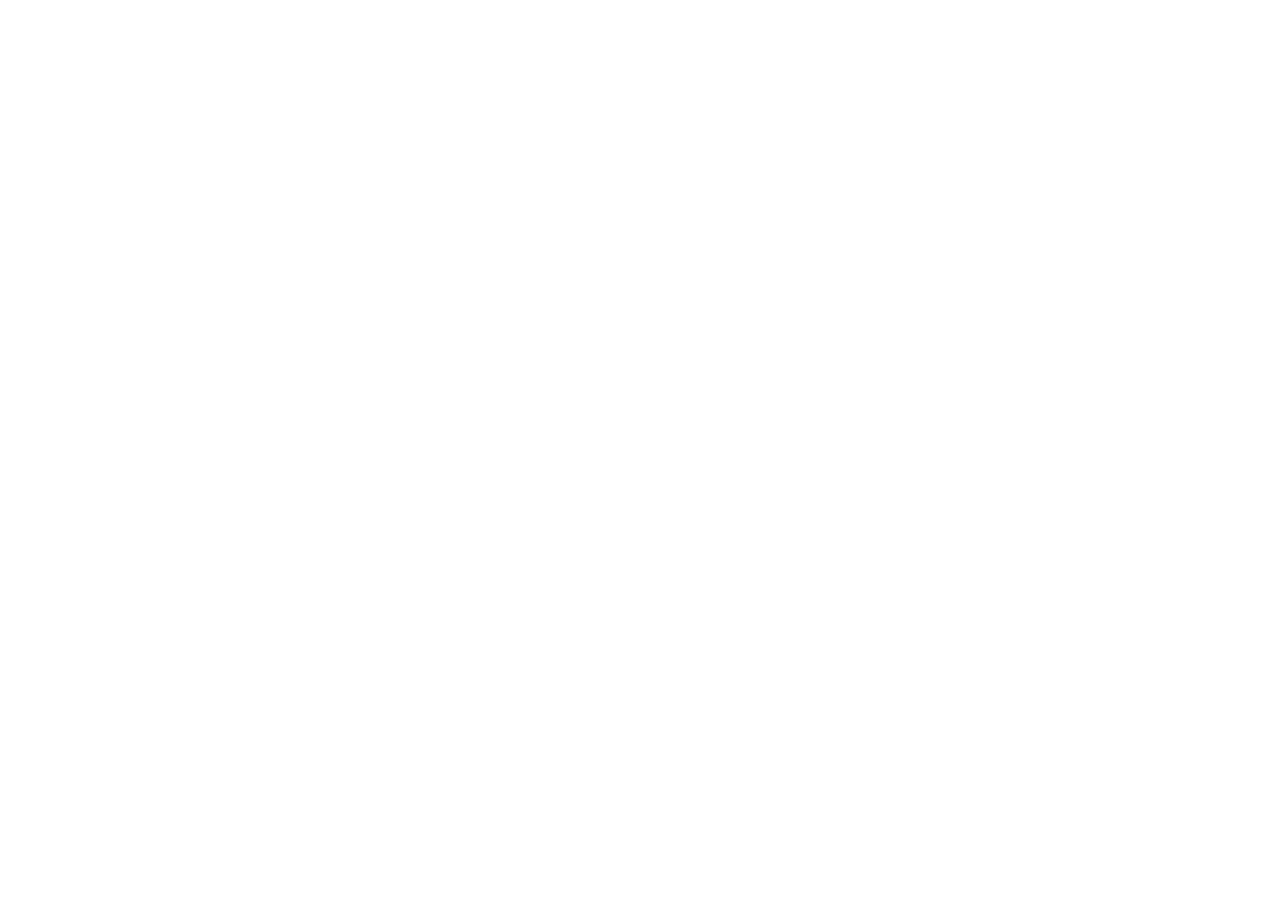
==== index.html @ b6658ab3 "新建了仓库" ====
<!DOCTYPE html>
<html lang="en">

<head>
    <meta charset="UTF-8">
    <meta http-equiv="X-UA-Compatible" content="IE=edge">
    <meta name="viewport" content="width=device-width, initial-scale=1.0">
    <title>Document</title>
</head>

<body>

</body>

</html>
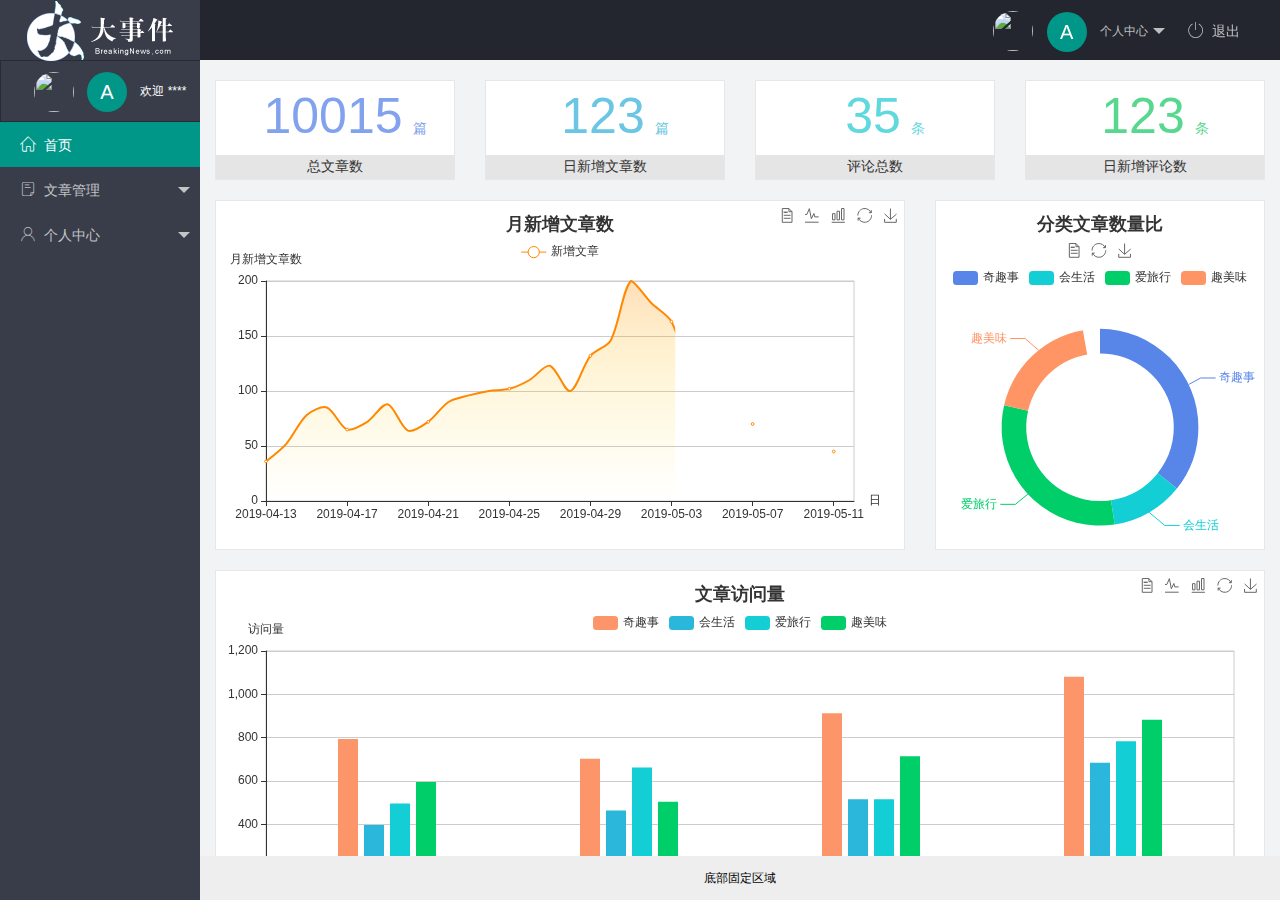
==== commit 913be7f6: "完成了主页供能开发" ====
--- a/index.html
+++ b/index.html
@@ -5,11 +5,90 @@
     <meta charset="UTF-8">
     <meta http-equiv="X-UA-Compatible" content="IE=edge">
     <meta name="viewport" content="width=device-width, initial-scale=1.0">
-    <title>Document</title>
+    <title>后台页面</title>
+    <link rel="stylesheet" href="./assets/lib/layui/css/layui.css">
+    <link rel="stylesheet" href="./assets/fonts/iconfont.css">
+    <link rel="stylesheet" href="./assets/css/index.css">
 </head>
 
 <body>
+    <div class="layui-layout layui-layout-admin">
+        <div class="layui-header">
+            <div class="layui-logo layui-hide-xs layui-bg-black">
+                <img src="./assets/images/logo.png" alt="">
+            </div>
+            <!-- 头部区域（可配合layui 已有的水平导航） -->
 
+            <ul class="layui-nav layui-layout-right">
+                <li class="layui-nav-item layui-hide layui-show-md-inline-block">
+                    <a href="javascript:;" class="userinfo">
+                        <img src="//tva1.sinaimg.cn/crop.0.0.118.118.180/5db11ff4gw1e77d3nqrv8j203b03cweg.jpg"
+                            class="layui-nav-img">
+                        <span class="text-avatar">A</span>
+                        个人中心
+                    </a>
+                    <dl class="layui-nav-child">
+                        <dd><a href="">基本资料</a></dd>
+                        <dd><a href="">更换头像</a></dd>
+                        <dd><a href="">重置密码</a></dd>
+                    </dl>
+                </li>
+                <li class="layui-nav-item" lay-header-event="menuRight" lay-unselect>
+                    <a href="javascript:;" id="btnLogout">
+                        <span class="iconfont icon-tuichu"></span>退出
+                    </a>
+                </li>
+            </ul>
+        </div>
+
+        <div class="layui-side layui-bg-black">
+            <div class="layui-side-scroll">
+                <div class="userinfo">
+                    <img src="//tva1.sinaimg.cn/crop.0.0.118.118.180/5db11ff4gw1e77d3nqrv8j203b03cweg.jpg"
+                        class="layui-nav-img">
+                    <span class="text-avatar">A</span>
+                    <span id="welcome">欢迎 ****</span>
+                </div>
+                <!-- 左侧导航区域（可配合layui已有的垂直导航） -->
+                <ul class="layui-nav layui-nav-tree" lay-shrink="all">
+                    <li class="layui-nav-item layui-this"><a href="./home/dashboard.html" target="fm"><span class="iconfont icon-home
+                        "></span>首页</a></li>
+                    <li class="layui-nav-item ">
+                        <a class="" href="javascript:;"> <span class="iconfont icon-16"></span>文章管理</a>
+                        <dl class="layui-nav-child">
+                            <dd><a href="javascript:;"><i class="layui-icon layui-icon-template-1"></i>文章类别</a></dd>
+                            <dd><a href="javascript:;"><i class="layui-icon layui-icon-template-1"></i>文章列表</a></dd>
+                            <dd><a href="javascript:;"><i class="layui-icon layui-icon-template-1"></i>发布文章</a></dd>
+                        </dl>
+                    </li>
+                    <li class="layui-nav-item">
+                        <a href="javascript:;"><span class="iconfont icon-user
+                            "></span>个人中心</a>
+                        <dl class="layui-nav-child">
+                            <dd><a href="javascript:;"><i class="layui-icon layui-icon-template-1"></i>基本资料</a></dd>
+                            <dd><a href="javascript:;"><i class="layui-icon layui-icon-template-1"></i>更换头像</a></dd>
+                            <dd><a href="javascript:;"><i class="layui-icon layui-icon-template-1"></i>重置密码</a></dd>
+                        </dl>
+                    </li>
+
+                </ul>
+            </div>
+        </div>
+
+        <div class="layui-body">
+            <!-- 内容主体区域 -->
+            <iframe name="fm" src="./home/dashboard.html" frameborder="0"></iframe>
+        </div>
+
+        <div class="layui-footer">
+            <!-- 底部固定区域 -->
+            底部固定区域
+        </div>
+    </div>
+    <script src="./assets/lib/layui/layui.all.js"></script>
+    <script src="./assets/lib/jquery.js"></script>
+    <script src="./assets/js/baseAPI.js"></script>
+    <script src="./assets/js/index.js"></script>
 </body>
 
 </html>--- a/assets/lib/layui/css/layui.css
+++ b/assets/lib/layui/css/layui.css
@@ -0,0 +1,2 @@
+/** layui-v2.5.5 MIT License By https://www.layui.com */
+ .layui-inline,img{display:inline-block;vertical-align:middle}h1,h2,h3,h4,h5,h6{font-weight:400}.layui-edge,.layui-header,.layui-inline,.layui-main{position:relative}.layui-body,.layui-edge,.layui-elip{overflow:hidden}.layui-btn,.layui-edge,.layui-inline,img{vertical-align:middle}.layui-btn,.layui-disabled,.layui-icon,.layui-unselect{-moz-user-select:none;-webkit-user-select:none;-ms-user-select:none}.layui-elip,.layui-form-checkbox span,.layui-form-pane .layui-form-label{text-overflow:ellipsis;white-space:nowrap}.layui-breadcrumb,.layui-tree-btnGroup{visibility:hidden}blockquote,body,button,dd,div,dl,dt,form,h1,h2,h3,h4,h5,h6,input,li,ol,p,pre,td,textarea,th,ul{margin:0;padding:0;-webkit-tap-highlight-color:rgba(0,0,0,0)}a:active,a:hover{outline:0}img{border:none}li{list-style:none}table{border-collapse:collapse;border-spacing:0}h4,h5,h6{font-size:100%}button,input,optgroup,option,select,textarea{font-family:inherit;font-size:inherit;font-style:inherit;font-weight:inherit;outline:0}pre{white-space:pre-wrap;white-space:-moz-pre-wrap;white-space:-pre-wrap;white-space:-o-pre-wrap;word-wrap:break-word}body{line-height:24px;font:14px Helvetica Neue,Helvetica,PingFang SC,Tahoma,Arial,sans-serif}hr{height:1px;margin:10px 0;border:0;clear:both}a{color:#333;text-decoration:none}a:hover{color:#777}a cite{font-style:normal;*cursor:pointer}.layui-border-box,.layui-border-box *{box-sizing:border-box}.layui-box,.layui-box *{box-sizing:content-box}.layui-clear{clear:both;*zoom:1}.layui-clear:after{content:'\20';clear:both;*zoom:1;display:block;height:0}.layui-inline{*display:inline;*zoom:1}.layui-edge{display:inline-block;width:0;height:0;border-width:6px;border-style:dashed;border-color:transparent}.layui-edge-top{top:-4px;border-bottom-color:#999;border-bottom-style:solid}.layui-edge-right{border-left-color:#999;border-left-style:solid}.layui-edge-bottom{top:2px;border-top-color:#999;border-top-style:solid}.layui-edge-left{border-right-color:#999;border-right-style:solid}.layui-disabled,.layui-disabled:hover{color:#d2d2d2!important;cursor:not-allowed!important}.layui-circle{border-radius:100%}.layui-show{display:block!important}.layui-hide{display:none!important}@font-face{font-family:layui-icon;src:url(../font/iconfont.eot?v=250);src:url(../font/iconfont.eot?v=250#iefix) format('embedded-opentype'),url(../font/iconfont.woff2?v=250) format('woff2'),url(../font/iconfont.woff?v=250) format('woff'),url(../font/iconfont.ttf?v=250) format('truetype'),url(../font/iconfont.svg?v=250#layui-icon) format('svg')}.layui-icon{font-family:layui-icon!important;font-size:16px;font-style:normal;-webkit-font-smoothing:antialiased;-moz-osx-font-smoothing:grayscale}.layui-icon-reply-fill:before{content:"\e611"}.layui-icon-set-fill:before{content:"\e614"}.layui-icon-menu-fill:before{content:"\e60f"}.layui-icon-search:before{content:"\e615"}.layui-icon-share:before{content:"\e641"}.layui-icon-set-sm:before{content:"\e620"}.layui-icon-engine:before{content:"\e628"}.layui-icon-close:before{content:"\1006"}.layui-icon-close-fill:before{content:"\1007"}.layui-icon-chart-screen:before{content:"\e629"}.layui-icon-star:before{content:"\e600"}.layui-icon-circle-dot:before{content:"\e617"}.layui-icon-chat:before{content:"\e606"}.layui-icon-release:before{content:"\e609"}.layui-icon-list:before{content:"\e60a"}.layui-icon-chart:before{content:"\e62c"}.layui-icon-ok-circle:before{content:"\1005"}.layui-icon-layim-theme:before{content:"\e61b"}.layui-icon-table:before{content:"\e62d"}.layui-icon-right:before{content:"\e602"}.layui-icon-left:before{content:"\e603"}.layui-icon-cart-simple:before{content:"\e698"}.layui-icon-face-cry:before{content:"\e69c"}.layui-icon-face-smile:before{content:"\e6af"}.layui-icon-survey:before{content:"\e6b2"}.layui-icon-tree:before{content:"\e62e"}.layui-icon-upload-circle:before{content:"\e62f"}.layui-icon-add-circle:before{content:"\e61f"}.layui-icon-download-circle:before{content:"\e601"}.layui-icon-templeate-1:before{content:"\e630"}.layui-icon-util:before{content:"\e631"}.layui-icon-face-surprised:before{content:"\e664"}.layui-icon-edit:before{content:"\e642"}.layui-icon-speaker:before{content:"\e645"}.layui-icon-down:before{content:"\e61a"}.layui-icon-file:before{content:"\e621"}.layui-icon-layouts:before{content:"\e632"}.layui-icon-rate-half:before{content:"\e6c9"}.layui-icon-add-circle-fine:before{content:"\e608"}.layui-icon-prev-circle:before{content:"\e633"}.layui-icon-read:before{content:"\e705"}.layui-icon-404:before{content:"\e61c"}.layui-icon-carousel:before{content:"\e634"}.layui-icon-help:before{content:"\e607"}.layui-icon-code-circle:before{content:"\e635"}.layui-icon-water:before{content:"\e636"}.layui-icon-username:before{content:"\e66f"}.layui-icon-find-fill:before{content:"\e670"}.layui-icon-about:before{content:"\e60b"}.layui-icon-location:before{content:"\e715"}.layui-icon-up:before{content:"\e619"}.layui-icon-pause:before{content:"\e651"}.layui-icon-date:before{content:"\e637"}.layui-icon-layim-uploadfile:before{content:"\e61d"}.layui-icon-delete:before{content:"\e640"}.layui-icon-play:before{content:"\e652"}.layui-icon-top:before{content:"\e604"}.layui-icon-friends:before{content:"\e612"}.layui-icon-refresh-3:before{content:"\e9aa"}.layui-icon-ok:before{content:"\e605"}.layui-icon-layer:before{content:"\e638"}.layui-icon-face-smile-fine:before{content:"\e60c"}.layui-icon-dollar:before{content:"\e659"}.layui-icon-group:before{content:"\e613"}.layui-icon-layim-download:before{content:"\e61e"}.layui-icon-picture-fine:before{content:"\e60d"}.layui-icon-link:before{content:"\e64c"}.layui-icon-diamond:before{content:"\e735"}.layui-icon-log:before{content:"\e60e"}.layui-icon-rate-solid:before{content:"\e67a"}.layui-icon-fonts-del:before{content:"\e64f"}.layui-icon-unlink:before{content:"\e64d"}.layui-icon-fonts-clear:before{content:"\e639"}.layui-icon-triangle-r:before{content:"\e623"}.layui-icon-circle:before{content:"\e63f"}.layui-icon-radio:before{content:"\e643"}.layui-icon-align-center:before{content:"\e647"}.layui-icon-align-right:before{content:"\e648"}.layui-icon-align-left:before{content:"\e649"}.layui-icon-loading-1:before{content:"\e63e"}.layui-icon-return:before{content:"\e65c"}.layui-icon-fonts-strong:before{content:"\e62b"}.layui-icon-upload:before{content:"\e67c"}.layui-icon-dialogue:before{content:"\e63a"}.layui-icon-video:before{content:"\e6ed"}.layui-icon-headset:before{content:"\e6fc"}.layui-icon-cellphone-fine:before{content:"\e63b"}.layui-icon-add-1:before{content:"\e654"}.layui-icon-face-smile-b:before{content:"\e650"}.layui-icon-fonts-html:before{content:"\e64b"}.layui-icon-form:before{content:"\e63c"}.layui-icon-cart:before{content:"\e657"}.layui-icon-camera-fill:before{content:"\e65d"}.layui-icon-tabs:before{content:"\e62a"}.layui-icon-fonts-code:before{content:"\e64e"}.layui-icon-fire:before{content:"\e756"}.layui-icon-set:before{content:"\e716"}.layui-icon-fonts-u:before{content:"\e646"}.layui-icon-triangle-d:before{content:"\e625"}.layui-icon-tips:before{content:"\e702"}.layui-icon-picture:before{content:"\e64a"}.layui-icon-more-vertical:before{content:"\e671"}.layui-icon-flag:before{content:"\e66c"}.layui-icon-loading:before{content:"\e63d"}.layui-icon-fonts-i:before{content:"\e644"}.layui-icon-refresh-1:before{content:"\e666"}.layui-icon-rmb:before{content:"\e65e"}.layui-icon-home:before{content:"\e68e"}.layui-icon-user:before{content:"\e770"}.layui-icon-notice:before{content:"\e667"}.layui-icon-login-weibo:before{content:"\e675"}.layui-icon-voice:before{content:"\e688"}.layui-icon-upload-drag:before{content:"\e681"}.layui-icon-login-qq:before{content:"\e676"}.layui-icon-snowflake:before{content:"\e6b1"}.layui-icon-file-b:before{content:"\e655"}.layui-icon-template:before{content:"\e663"}.layui-icon-auz:before{content:"\e672"}.layui-icon-console:before{content:"\e665"}.layui-icon-app:before{content:"\e653"}.layui-icon-prev:before{content:"\e65a"}.layui-icon-website:before{content:"\e7ae"}.layui-icon-next:before{content:"\e65b"}.layui-icon-component:before{content:"\e857"}.layui-icon-more:before{content:"\e65f"}.layui-icon-login-wechat:before{content:"\e677"}.layui-icon-shrink-right:before{content:"\e668"}.layui-icon-spread-left:before{content:"\e66b"}.layui-icon-camera:before{content:"\e660"}.layui-icon-note:before{content:"\e66e"}.layui-icon-refresh:before{content:"\e669"}.layui-icon-female:before{content:"\e661"}.layui-icon-male:before{content:"\e662"}.layui-icon-password:before{content:"\e673"}.layui-icon-senior:before{content:"\e674"}.layui-icon-theme:before{content:"\e66a"}.layui-icon-tread:before{content:"\e6c5"}.layui-icon-praise:before{content:"\e6c6"}.layui-icon-star-fill:before{content:"\e658"}.layui-icon-rate:before{content:"\e67b"}.layui-icon-template-1:before{content:"\e656"}.layui-icon-vercode:before{content:"\e679"}.layui-icon-cellphone:before{content:"\e678"}.layui-icon-screen-full:before{content:"\e622"}.layui-icon-screen-restore:before{content:"\e758"}.layui-icon-cols:before{content:"\e610"}.layui-icon-export:before{content:"\e67d"}.layui-icon-print:before{content:"\e66d"}.layui-icon-slider:before{content:"\e714"}.layui-icon-addition:before{content:"\e624"}.layui-icon-subtraction:before{content:"\e67e"}.layui-icon-service:before{content:"\e626"}.layui-icon-transfer:before{content:"\e691"}.layui-main{width:1140px;margin:0 auto}.layui-header{z-index:1000;height:60px}.layui-header a:hover{transition:all .5s;-webkit-transition:all .5s}.layui-side{position:fixed;left:0;top:0;bottom:0;z-index:999;width:200px;overflow-x:hidden}.layui-side-scroll{position:relative;width:220px;height:100%;overflow-x:hidden}.layui-body{position:absolute;left:200px;right:0;top:0;bottom:0;z-index:998;width:auto;overflow-y:auto;box-sizing:border-box}.layui-layout-body{overflow:hidden}.layui-layout-admin .layui-header{background-color:#23262E}.layui-layout-admin .layui-side{top:60px;width:200px;overflow-x:hidden}.layui-layout-admin .layui-body{position:fixed;top:60px;bottom:44px}.layui-layout-admin .layui-main{width:auto;margin:0 15px}.layui-layout-admin .layui-footer{position:fixed;left:200px;right:0;bottom:0;height:44px;line-height:44px;padding:0 15px;background-color:#eee}.layui-layout-admin .layui-logo{position:absolute;left:0;top:0;width:200px;height:100%;line-height:60px;text-align:center;color:#009688;font-size:16px}.layui-layout-admin .layui-header .layui-nav{background:0 0}.layui-layout-left{position:absolute!important;left:200px;top:0}.layui-layout-right{position:absolute!important;right:0;top:0}.layui-container{position:relative;margin:0 auto;padding:0 15px;box-sizing:border-box}.layui-fluid{position:relative;margin:0 auto;padding:0 15px}.layui-row:after,.layui-row:before{content:'';display:block;clear:both}.layui-col-lg1,.layui-col-lg10,.layui-col-lg11,.layui-col-lg12,.layui-col-lg2,.layui-col-lg3,.layui-col-lg4,.layui-col-lg5,.layui-col-lg6,.layui-col-lg7,.layui-col-lg8,.layui-col-lg9,.layui-col-md1,.layui-col-md10,.layui-col-md11,.layui-col-md12,.layui-col-md2,.layui-col-md3,.layui-col-md4,.layui-col-md5,.layui-col-md6,.layui-col-md7,.layui-col-md8,.layui-col-md9,.layui-col-sm1,.layui-col-sm10,.layui-col-sm11,.layui-col-sm12,.layui-col-sm2,.layui-col-sm3,.layui-col-sm4,.layui-col-sm5,.layui-col-sm6,.layui-col-sm7,.layui-col-sm8,.layui-col-sm9,.layui-col-xs1,.layui-col-xs10,.layui-col-xs11,.layui-col-xs12,.layui-col-xs2,.layui-col-xs3,.layui-col-xs4,.layui-col-xs5,.layui-col-xs6,.layui-col-xs7,.layui-col-xs8,.layui-col-xs9{position:relative;display:block;box-sizing:border-box}.layui-col-xs1,.layui-col-xs10,.layui-col-xs11,.layui-col-xs12,.layui-col-xs2,.layui-col-xs3,.layui-col-xs4,.layui-col-xs5,.layui-col-xs6,.layui-col-xs7,.layui-col-xs8,.layui-col-xs9{float:left}.layui-col-xs1{width:8.33333333%}.layui-col-xs2{width:16.66666667%}.layui-col-xs3{width:25%}.layui-col-xs4{width:33.33333333%}.layui-col-xs5{width:41.66666667%}.layui-col-xs6{width:50%}.layui-col-xs7{width:58.33333333%}.layui-col-xs8{width:66.66666667%}.layui-col-xs9{width:75%}.layui-col-xs10{width:83.33333333%}.layui-col-xs11{width:91.66666667%}.layui-col-xs12{width:100%}.layui-col-xs-offset1{margin-left:8.33333333%}.layui-col-xs-offset2{margin-left:16.66666667%}.layui-col-xs-offset3{margin-left:25%}.layui-col-xs-offset4{margin-left:33.33333333%}.layui-col-xs-offset5{margin-left:41.66666667%}.layui-col-xs-offset6{margin-left:50%}.layui-col-xs-offset7{margin-left:58.33333333%}.layui-col-xs-offset8{margin-left:66.66666667%}.layui-col-xs-offset9{margin-left:75%}.layui-col-xs-offset10{margin-left:83.33333333%}.layui-col-xs-offset11{margin-left:91.66666667%}.layui-col-xs-offset12{margin-left:100%}@media screen and (max-width:768px){.layui-hide-xs{display:none!important}.layui-show-xs-block{display:block!important}.layui-show-xs-inline{display:inline!important}.layui-show-xs-inline-block{display:inline-block!important}}@media screen and (min-width:768px){.layui-container{width:750px}.layui-hide-sm{display:none!important}.layui-show-sm-block{display:block!important}.layui-show-sm-inline{display:inline!important}.layui-show-sm-inline-block{display:inline-block!important}.layui-col-sm1,.layui-col-sm10,.layui-col-sm11,.layui-col-sm12,.layui-col-sm2,.layui-col-sm3,.layui-col-sm4,.layui-col-sm5,.layui-col-sm6,.layui-col-sm7,.layui-col-sm8,.layui-col-sm9{float:left}.layui-col-sm1{width:8.33333333%}.layui-col-sm2{width:16.66666667%}.layui-col-sm3{width:25%}.layui-col-sm4{width:33.33333333%}.layui-col-sm5{width:41.66666667%}.layui-col-sm6{width:50%}.layui-col-sm7{width:58.33333333%}.layui-col-sm8{width:66.66666667%}.layui-col-sm9{width:75%}.layui-col-sm10{width:83.33333333%}.layui-col-sm11{width:91.66666667%}.layui-col-sm12{width:100%}.layui-col-sm-offset1{margin-left:8.33333333%}.layui-col-sm-offset2{margin-left:16.66666667%}.layui-col-sm-offset3{margin-left:25%}.layui-col-sm-offset4{margin-left:33.33333333%}.layui-col-sm-offset5{margin-left:41.66666667%}.layui-col-sm-offset6{margin-left:50%}.layui-col-sm-offset7{margin-left:58.33333333%}.layui-col-sm-offset8{margin-left:66.66666667%}.layui-col-sm-offset9{margin-left:75%}.layui-col-sm-offset10{margin-left:83.33333333%}.layui-col-sm-offset11{margin-left:91.66666667%}.layui-col-sm-offset12{margin-left:100%}}@media screen and (min-width:992px){.layui-container{width:970px}.layui-hide-md{display:none!important}.layui-show-md-block{display:block!important}.layui-show-md-inline{display:inline!important}.layui-show-md-inline-block{display:inline-block!important}.layui-col-md1,.layui-col-md10,.layui-col-md11,.layui-col-md12,.layui-col-md2,.layui-col-md3,.layui-col-md4,.layui-col-md5,.layui-col-md6,.layui-col-md7,.layui-col-md8,.layui-col-md9{float:left}.layui-col-md1{width:8.33333333%}.layui-col-md2{width:16.66666667%}.layui-col-md3{width:25%}.layui-col-md4{width:33.33333333%}.layui-col-md5{width:41.66666667%}.layui-col-md6{width:50%}.layui-col-md7{width:58.33333333%}.layui-col-md8{width:66.66666667%}.layui-col-md9{width:75%}.layui-col-md10{width:83.33333333%}.layui-col-md11{width:91.66666667%}.layui-col-md12{width:100%}.layui-col-md-offset1{margin-left:8.33333333%}.layui-col-md-offset2{margin-left:16.66666667%}.layui-col-md-offset3{margin-left:25%}.layui-col-md-offset4{margin-left:33.33333333%}.layui-col-md-offset5{margin-left:41.66666667%}.layui-col-md-offset6{margin-left:50%}.layui-col-md-offset7{margin-left:58.33333333%}.layui-col-md-offset8{margin-left:66.66666667%}.layui-col-md-offset9{margin-left:75%}.layui-col-md-offset10{margin-left:83.33333333%}.layui-col-md-offset11{margin-left:91.66666667%}.layui-col-md-offset12{margin-left:100%}}@media screen and (min-width:1200px){.layui-container{width:1170px}.layui-hide-lg{display:none!important}.layui-show-lg-block{display:block!important}.layui-show-lg-inline{display:inline!important}.layui-show-lg-inline-block{display:inline-block!important}.layui-col-lg1,.layui-col-lg10,.layui-col-lg11,.layui-col-lg12,.layui-col-lg2,.layui-col-lg3,.layui-col-lg4,.layui-col-lg5,.layui-col-lg6,.layui-col-lg7,.layui-col-lg8,.layui-col-lg9{float:left}.layui-col-lg1{width:8.33333333%}.layui-col-lg2{width:16.66666667%}.layui-col-lg3{width:25%}.layui-col-lg4{width:33.33333333%}.layui-col-lg5{width:41.66666667%}.layui-col-lg6{width:50%}.layui-col-lg7{width:58.33333333%}.layui-col-lg8{width:66.66666667%}.layui-col-lg9{width:75%}.layui-col-lg10{width:83.33333333%}.layui-col-lg11{width:91.66666667%}.layui-col-lg12{width:100%}.layui-col-lg-offset1{margin-left:8.33333333%}.layui-col-lg-offset2{margin-left:16.66666667%}.layui-col-lg-offset3{margin-left:25%}.layui-col-lg-offset4{margin-left:33.33333333%}.layui-col-lg-offset5{margin-left:41.66666667%}.layui-col-lg-offset6{margin-left:50%}.layui-col-lg-offset7{margin-left:58.33333333%}.layui-col-lg-offset8{margin-left:66.66666667%}.layui-col-lg-offset9{margin-left:75%}.layui-col-lg-offset10{margin-left:83.33333333%}.layui-col-lg-offset11{margin-left:91.66666667%}.layui-col-lg-offset12{margin-left:100%}}.layui-col-space1{margin:-.5px}.layui-col-space1>*{padding:.5px}.layui-col-space3{margin:-1.5px}.layui-col-space3>*{padding:1.5px}.layui-col-space5{margin:-2.5px}.layui-col-space5>*{padding:2.5px}.layui-col-space8{margin:-3.5px}.layui-col-space8>*{padding:3.5px}.layui-col-space10{margin:-5px}.layui-col-space10>*{padding:5px}.layui-col-space12{margin:-6px}.layui-col-space12>*{padding:6px}.layui-col-space15{margin:-7.5px}.layui-col-space15>*{padding:7.5px}.layui-col-space18{margin:-9px}.layui-col-space18>*{padding:9px}.layui-col-space20{margin:-10px}.layui-col-space20>*{padding:10px}.layui-col-space22{margin:-11px}.layui-col-space22>*{padding:11px}.layui-col-space25{margin:-12.5px}.layui-col-space25>*{padding:12.5px}.layui-col-space30{margin:-15px}.layui-col-space30>*{padding:15px}.layui-btn,.layui-input,.layui-select,.layui-textarea,.layui-upload-button{outline:0;-webkit-appearance:none;transition:all .3s;-webkit-transition:all .3s;box-sizing:border-box}.layui-elem-quote{margin-bottom:10px;padding:15px;line-height:22px;border-left:5px solid #009688;border-radius:0 2px 2px 0;background-color:#f2f2f2}.layui-quote-nm{border-style:solid;border-width:1px 1px 1px 5px;background:0 0}.layui-elem-field{margin-bottom:10px;padding:0;border-width:1px;border-style:solid}.layui-elem-field legend{margin-left:20px;padding:0 10px;font-size:20px;font-weight:300}.layui-field-title{margin:10px 0 20px;border-width:1px 0 0}.layui-field-box{padding:10px 15px}.layui-field-title .layui-field-box{padding:10px 0}.layui-progress{position:relative;height:6px;border-radius:20px;background-color:#e2e2e2}.layui-progress-bar{position:absolute;left:0;top:0;width:0;max-width:100%;height:6px;border-radius:20px;text-align:right;background-color:#5FB878;transition:all .3s;-webkit-transition:all .3s}.layui-progress-big,.layui-progress-big .layui-progress-bar{height:18px;line-height:18px}.layui-progress-text{position:relative;top:-20px;line-height:18px;font-size:12px;color:#666}.layui-progress-big .layui-progress-text{position:static;padding:0 10px;color:#fff}.layui-collapse{border-width:1px;border-style:solid;border-radius:2px}.layui-colla-content,.layui-colla-item{border-top-width:1px;border-top-style:solid}.layui-colla-item:first-child{border-top:none}.layui-colla-title{position:relative;height:42px;line-height:42px;padding:0 15px 0 35px;color:#333;background-color:#f2f2f2;cursor:pointer;font-size:14px;overflow:hidden}.layui-colla-content{display:none;padding:10px 15px;line-height:22px;color:#666}.layui-colla-icon{position:absolute;left:15px;top:0;font-size:14px}.layui-card{margin-bottom:15px;border-radius:2px;background-color:#fff;box-shadow:0 1px 2px 0 rgba(0,0,0,.05)}.layui-card:last-child{margin-bottom:0}.layui-card-header{position:relative;height:42px;line-height:42px;padding:0 15px;border-bottom:1px solid #f6f6f6;color:#333;border-radius:2px 2px 0 0;font-size:14px}.layui-bg-black,.layui-bg-blue,.layui-bg-cyan,.layui-bg-green,.layui-bg-orange,.layui-bg-red{color:#fff!important}.layui-card-body{position:relative;padding:10px 15px;line-height:24px}.layui-card-body[pad15]{padding:15px}.layui-card-body[pad20]{padding:20px}.layui-card-body .layui-table{margin:5px 0}.layui-card .layui-tab{margin:0}.layui-panel-window{position:relative;padding:15px;border-radius:0;border-top:5px solid #E6E6E6;background-color:#fff}.layui-auxiliar-moving{position:fixed;left:0;right:0;top:0;bottom:0;width:100%;height:100%;background:0 0;z-index:9999999999}.layui-form-label,.layui-form-mid,.layui-form-select,.layui-input-block,.layui-input-inline,.layui-textarea{position:relative}.layui-bg-red{background-color:#FF5722!important}.layui-bg-orange{background-color:#FFB800!important}.layui-bg-green{background-color:#009688!important}.layui-bg-cyan{background-color:#2F4056!important}.layui-bg-blue{background-color:#1E9FFF!important}.layui-bg-black{background-color:#393D49!important}.layui-bg-gray{background-color:#eee!important;color:#666!important}.layui-badge-rim,.layui-colla-content,.layui-colla-item,.layui-collapse,.layui-elem-field,.layui-form-pane .layui-form-item[pane],.layui-form-pane .layui-form-label,.layui-input,.layui-layedit,.layui-layedit-tool,.layui-quote-nm,.layui-select,.layui-tab-bar,.layui-tab-card,.layui-tab-title,.layui-tab-title .layui-this:after,.layui-textarea{border-color:#e6e6e6}.layui-timeline-item:before,hr{background-color:#e6e6e6}.layui-text{line-height:22px;font-size:14px;color:#666}.layui-text h1,.layui-text h2,.layui-text h3{font-weight:500;color:#333}.layui-text h1{font-size:30px}.layui-text h2{font-size:24px}.layui-text h3{font-size:18px}.layui-text a:not(.layui-btn){color:#01AAED}.layui-text a:not(.layui-btn):hover{text-decoration:underline}.layui-text ul{padding:5px 0 5px 15px}.layui-text ul li{margin-top:5px;list-style-type:disc}.layui-text em,.layui-word-aux{color:#999!important;padding:0 5px!important}.layui-btn{display:inline-block;height:38px;line-height:38px;padding:0 18px;background-color:#009688;color:#fff;white-space:nowrap;text-align:center;font-size:14px;border:none;border-radius:2px;cursor:pointer}.layui-btn:hover{opacity:.8;filter:alpha(opacity=80);color:#fff}.layui-btn:active{opacity:1;filter:alpha(opacity=100)}.layui-btn+.layui-btn{margin-left:10px}.layui-btn-container{font-size:0}.layui-btn-container .layui-btn{margin-right:10px;margin-bottom:10px}.layui-btn-container .layui-btn+.layui-btn{margin-left:0}.layui-table .layui-btn-container .layui-btn{margin-bottom:9px}.layui-btn-radius{border-radius:100px}.layui-btn .layui-icon{margin-right:3px;font-size:18px;vertical-align:bottom;vertical-align:middle\9}.layui-btn-primary{border:1px solid #C9C9C9;background-color:#fff;color:#555}.layui-btn-primary:hover{border-color:#009688;color:#333}.layui-btn-normal{background-color:#1E9FFF}.layui-btn-warm{background-color:#FFB800}.layui-btn-danger{background-color:#FF5722}.layui-btn-checked{background-color:#5FB878}.layui-btn-disabled,.layui-btn-disabled:active,.layui-btn-disabled:hover{border:1px solid #e6e6e6;background-color:#FBFBFB;color:#C9C9C9;cursor:not-allowed;opacity:1}.layui-btn-lg{height:44px;line-height:44px;padding:0 25px;font-size:16px}.layui-btn-sm{height:30px;line-height:30px;padding:0 10px;font-size:12px}.layui-btn-sm i{font-size:16px!important}.layui-btn-xs{height:22px;line-height:22px;padding:0 5px;font-size:12px}.layui-btn-xs i{font-size:14px!important}.layui-btn-group{display:inline-block;vertical-align:middle;font-size:0}.layui-btn-group .layui-btn{margin-left:0!important;margin-right:0!important;border-left:1px solid rgba(255,255,255,.5);border-radius:0}.layui-btn-group .layui-btn-primary{border-left:none}.layui-btn-group .layui-btn-primary:hover{border-color:#C9C9C9;color:#009688}.layui-btn-group .layui-btn:first-child{border-left:none;border-radius:2px 0 0 2px}.layui-btn-group .layui-btn-primary:first-child{border-left:1px solid #c9c9c9}.layui-btn-group .layui-btn:last-child{border-radius:0 2px 2px 0}.layui-btn-group .layui-btn+.layui-btn{margin-left:0}.layui-btn-group+.layui-btn-group{margin-left:10px}.layui-btn-fluid{width:100%}.layui-input,.layui-select,.layui-textarea{height:38px;line-height:1.3;line-height:38px\9;border-width:1px;border-style:solid;background-color:#fff;border-radius:2px}.layui-input::-webkit-input-placeholder,.layui-select::-webkit-input-placeholder,.layui-textarea::-webkit-input-placeholder{line-height:1.3}.layui-input,.layui-textarea{display:block;width:100%;padding-left:10px}.layui-input:hover,.layui-textarea:hover{border-color:#D2D2D2!important}.layui-input:focus,.layui-textarea:focus{border-color:#C9C9C9!important}.layui-textarea{min-height:100px;height:auto;line-height:20px;padding:6px 10px;resize:vertical}.layui-select{padding:0 10px}.layui-form input[type=checkbox],.layui-form input[type=radio],.layui-form select{display:none}.layui-form [lay-ignore]{display:initial}.layui-form-item{margin-bottom:15px;clear:both;*zoom:1}.layui-form-item:after{content:'\20';clear:both;*zoom:1;display:block;height:0}.layui-form-label{float:left;display:block;padding:9px 15px;width:80px;font-weight:400;line-height:20px;text-align:right}.layui-form-label-col{display:block;float:none;padding:9px 0;line-height:20px;text-align:left}.layui-form-item .layui-inline{margin-bottom:5px;margin-right:10px}.layui-input-block{margin-left:110px;min-height:36px}.layui-input-inline{display:inline-block;vertical-align:middle}.layui-form-item .layui-input-inline{float:left;width:190px;margin-right:10px}.layui-form-text .layui-input-inline{width:auto}.layui-form-mid{float:left;display:block;padding:9px 0!important;line-height:20px;margin-right:10px}.layui-form-danger+.layui-form-select .layui-input,.layui-form-danger:focus{border-color:#FF5722!important}.layui-form-select .layui-input{padding-right:30px;cursor:pointer}.layui-form-select .layui-edge{position:absolute;right:10px;top:50%;margin-top:-3px;cursor:pointer;border-width:6px;border-top-color:#c2c2c2;border-top-style:solid;transition:all .3s;-webkit-transition:all .3s}.layui-form-select dl{display:none;position:absolute;left:0;top:42px;padding:5px 0;z-index:899;min-width:100%;border:1px solid #d2d2d2;max-height:300px;overflow-y:auto;background-color:#fff;border-radius:2px;box-shadow:0 2px 4px rgba(0,0,0,.12);box-sizing:border-box}.layui-form-select dl dd,.layui-form-select dl dt{padding:0 10px;line-height:36px;white-space:nowrap;overflow:hidden;text-overflow:ellipsis}.layui-form-select dl dt{font-size:12px;color:#999}.layui-form-select dl dd{cursor:pointer}.layui-form-select dl dd:hover{background-color:#f2f2f2;-webkit-transition:.5s all;transition:.5s all}.layui-form-select .layui-select-group dd{padding-left:20px}.layui-form-select dl dd.layui-select-tips{padding-left:10px!important;color:#999}.layui-form-select dl dd.layui-this{background-color:#5FB878;color:#fff}.layui-form-checkbox,.layui-form-select dl dd.layui-disabled{background-color:#fff}.layui-form-selected dl{display:block}.layui-form-checkbox,.layui-form-checkbox *,.layui-form-switch{display:inline-block;vertical-align:middle}.layui-form-selected .layui-edge{margin-top:-9px;-webkit-transform:rotate(180deg);transform:rotate(180deg);margin-top:-3px\9}:root .layui-form-selected .layui-edge{margin-top:-9px\0/IE9}.layui-form-selectup dl{top:auto;bottom:42px}.layui-select-none{margin:5px 0;text-align:center;color:#999}.layui-select-disabled .layui-disabled{border-color:#eee!important}.layui-select-disabled .layui-edge{border-top-color:#d2d2d2}.layui-form-checkbox{position:relative;height:30px;line-height:30px;margin-right:10px;padding-right:30px;cursor:pointer;font-size:0;-webkit-transition:.1s linear;transition:.1s linear;box-sizing:border-box}.layui-form-checkbox span{padding:0 10px;height:100%;font-size:14px;border-radius:2px 0 0 2px;background-color:#d2d2d2;color:#fff;overflow:hidden}.layui-form-checkbox:hover span{background-color:#c2c2c2}.layui-form-checkbox i{position:absolute;right:0;top:0;width:30px;height:28px;border:1px solid #d2d2d2;border-left:none;border-radius:0 2px 2px 0;color:#fff;font-size:20px;text-align:center}.layui-form-checkbox:hover i{border-color:#c2c2c2;color:#c2c2c2}.layui-form-checked,.layui-form-checked:hover{border-color:#5FB878}.layui-form-checked span,.layui-form-checked:hover span{background-color:#5FB878}.layui-form-checked i,.layui-form-checked:hover i{color:#5FB878}.layui-form-item .layui-form-checkbox{margin-top:4px}.layui-form-checkbox[lay-skin=primary]{height:auto!important;line-height:normal!important;min-width:18px;min-height:18px;border:none!important;margin-right:0;padding-left:28px;padding-right:0;background:0 0}.layui-form-checkbox[lay-skin=primary] span{padding-left:0;padding-right:15px;line-height:18px;background:0 0;color:#666}.layui-form-checkbox[lay-skin=primary] i{right:auto;left:0;width:16px;height:16px;line-height:16px;border:1px solid #d2d2d2;font-size:12px;border-radius:2px;background-color:#fff;-webkit-transition:.1s linear;transition:.1s linear}.layui-form-checkbox[lay-skin=primary]:hover i{border-color:#5FB878;color:#fff}.layui-form-checked[lay-skin=primary] i{border-color:#5FB878!important;background-color:#5FB878;color:#fff}.layui-checkbox-disbaled[lay-skin=primary] span{background:0 0!important;color:#c2c2c2}.layui-checkbox-disbaled[lay-skin=primary]:hover i{border-color:#d2d2d2}.layui-form-item .layui-form-checkbox[lay-skin=primary]{margin-top:10px}.layui-form-switch{position:relative;height:22px;line-height:22px;min-width:35px;padding:0 5px;margin-top:8px;border:1px solid #d2d2d2;border-radius:20px;cursor:pointer;background-color:#fff;-webkit-transition:.1s linear;transition:.1s linear}.layui-form-switch i{position:absolute;left:5px;top:3px;width:16px;height:16px;border-radius:20px;background-color:#d2d2d2;-webkit-transition:.1s linear;transition:.1s linear}.layui-form-switch em{position:relative;top:0;width:25px;margin-left:21px;padding:0!important;text-align:center!important;color:#999!important;font-style:normal!important;font-size:12px}.layui-form-onswitch{border-color:#5FB878;background-color:#5FB878}.layui-checkbox-disbaled,.layui-checkbox-disbaled i{border-color:#e2e2e2!important}.layui-form-onswitch i{left:100%;margin-left:-21px;background-color:#fff}.layui-form-onswitch em{margin-left:5px;margin-right:21px;color:#fff!important}.layui-checkbox-disbaled span{background-color:#e2e2e2!important}.layui-checkbox-disbaled:hover i{color:#fff!important}[lay-radio]{display:none}.layui-form-radio,.layui-form-radio *{display:inline-block;vertical-align:middle}.layui-form-radio{line-height:28px;margin:6px 10px 0 0;padding-right:10px;cursor:pointer;font-size:0}.layui-form-radio *{font-size:14px}.layui-form-radio>i{margin-right:8px;font-size:22px;color:#c2c2c2}.layui-form-radio>i:hover,.layui-form-radioed>i{color:#5FB878}.layui-radio-disbaled>i{color:#e2e2e2!important}.layui-form-pane .layui-form-label{width:110px;padding:8px 15px;height:38px;line-height:20px;border-width:1px;border-style:solid;border-radius:2px 0 0 2px;text-align:center;background-color:#FBFBFB;overflow:hidden;box-sizing:border-box}.layui-form-pane .layui-input-inline{margin-left:-1px}.layui-form-pane .layui-input-block{margin-left:110px;left:-1px}.layui-form-pane .layui-input{border-radius:0 2px 2px 0}.layui-form-pane .layui-form-text .layui-form-label{float:none;width:100%;border-radius:2px;box-sizing:border-box;text-align:left}.layui-form-pane .layui-form-text .layui-input-inline{display:block;margin:0;top:-1px;clear:both}.layui-form-pane .layui-form-text .layui-input-block{margin:0;left:0;top:-1px}.layui-form-pane .layui-form-text .layui-textarea{min-height:100px;border-radius:0 0 2px 2px}.layui-form-pane .layui-form-checkbox{margin:4px 0 4px 10px}.layui-form-pane .layui-form-radio,.layui-form-pane .layui-form-switch{margin-top:6px;margin-left:10px}.layui-form-pane .layui-form-item[pane]{position:relative;border-width:1px;border-style:solid}.layui-form-pane .layui-form-item[pane] .layui-form-label{position:absolute;left:0;top:0;height:100%;border-width:0 1px 0 0}.layui-form-pane .layui-form-item[pane] .layui-input-inline{margin-left:110px}@media screen and (max-width:450px){.layui-form-item .layui-form-label{text-overflow:ellipsis;overflow:hidden;white-space:nowrap}.layui-form-item .layui-inline{display:block;margin-right:0;margin-bottom:20px;clear:both}.layui-form-item .layui-inline:after{content:'\20';clear:both;display:block;height:0}.layui-form-item .layui-input-inline{display:block;float:none;left:-3px;width:auto;margin:0 0 10px 112px}.layui-form-item .layui-input-inline+.layui-form-mid{margin-left:110px;top:-5px;padding:0}.layui-form-item .layui-form-checkbox{margin-right:5px;margin-bottom:5px}}.layui-layedit{border-width:1px;border-style:solid;border-radius:2px}.layui-layedit-tool{padding:3px 5px;border-bottom-width:1px;border-bottom-style:solid;font-size:0}.layedit-tool-fixed{position:fixed;top:0;border-top:1px solid #e2e2e2}.layui-layedit-tool .layedit-tool-mid,.layui-layedit-tool .layui-icon{display:inline-block;vertical-align:middle;text-align:center;font-size:14px}.layui-layedit-tool .layui-icon{position:relative;width:32px;height:30px;line-height:30px;margin:3px 5px;color:#777;cursor:pointer;border-radius:2px}.layui-layedit-tool .layui-icon:hover{color:#393D49}.layui-layedit-tool .layui-icon:active{color:#000}.layui-layedit-tool .layedit-tool-active{background-color:#e2e2e2;color:#000}.layui-layedit-tool .layui-disabled,.layui-layedit-tool .layui-disabled:hover{color:#d2d2d2;cursor:not-allowed}.layui-layedit-tool .layedit-tool-mid{width:1px;height:18px;margin:0 10px;background-color:#d2d2d2}.layedit-tool-html{width:50px!important;font-size:30px!important}.layedit-tool-b,.layedit-tool-code,.layedit-tool-help{font-size:16px!important}.layedit-tool-d,.layedit-tool-face,.layedit-tool-image,.layedit-tool-unlink{font-size:18px!important}.layedit-tool-image input{position:absolute;font-size:0;left:0;top:0;width:100%;height:100%;opacity:.01;filter:Alpha(opacity=1);cursor:pointer}.layui-layedit-iframe iframe{display:block;width:100%}#LAY_layedit_code{overflow:hidden}.layui-laypage{display:inline-block;*display:inline;*zoom:1;vertical-align:middle;margin:10px 0;font-size:0}.layui-laypage>a:first-child,.layui-laypage>a:first-child em{border-radius:2px 0 0 2px}.layui-laypage>a:last-child,.layui-laypage>a:last-child em{border-radius:0 2px 2px 0}.layui-laypage>:first-child{margin-left:0!important}.layui-laypage>:last-child{margin-right:0!important}.layui-laypage a,.layui-laypage button,.layui-laypage input,.layui-laypage select,.layui-laypage span{border:1px solid #e2e2e2}.layui-laypage a,.layui-laypage span{display:inline-block;*display:inline;*zoom:1;vertical-align:middle;padding:0 15px;height:28px;line-height:28px;margin:0 -1px 5px 0;background-color:#fff;color:#333;font-size:12px}.layui-flow-more a *,.layui-laypage input,.layui-table-view select[lay-ignore]{display:inline-block}.layui-laypage a:hover{color:#009688}.layui-laypage em{font-style:normal}.layui-laypage .layui-laypage-spr{color:#999;font-weight:700}.layui-laypage a{text-decoration:none}.layui-laypage .layui-laypage-curr{position:relative}.layui-laypage .layui-laypage-curr em{position:relative;color:#fff}.layui-laypage .layui-laypage-curr .layui-laypage-em{position:absolute;left:-1px;top:-1px;padding:1px;width:100%;height:100%;background-color:#009688}.layui-laypage-em{border-radius:2px}.layui-laypage-next em,.layui-laypage-prev em{font-family:Sim sun;font-size:16px}.layui-laypage .layui-laypage-count,.layui-laypage .layui-laypage-limits,.layui-laypage .layui-laypage-refresh,.layui-laypage .layui-laypage-skip{margin-left:10px;margin-right:10px;padding:0;border:none}.layui-laypage .layui-laypage-limits,.layui-laypage .layui-laypage-refresh{vertical-align:top}.layui-laypage .layui-laypage-refresh i{font-size:18px;cursor:pointer}.layui-laypage select{height:22px;padding:3px;border-radius:2px;cursor:pointer}.layui-laypage .layui-laypage-skip{height:30px;line-height:30px;color:#999}.layui-laypage button,.layui-laypage input{height:30px;line-height:30px;border-radius:2px;vertical-align:top;background-color:#fff;box-sizing:border-box}.layui-laypage input{width:40px;margin:0 10px;padding:0 3px;text-align:center}.layui-laypage input:focus,.layui-laypage select:focus{border-color:#009688!important}.layui-laypage button{margin-left:10px;padding:0 10px;cursor:pointer}.layui-table,.layui-table-view{margin:10px 0}.layui-flow-more{margin:10px 0;text-align:center;color:#999;font-size:14px}.layui-flow-more a{height:32px;line-height:32px}.layui-flow-more a *{vertical-align:top}.layui-flow-more a cite{padding:0 20px;border-radius:3px;background-color:#eee;color:#333;font-style:normal}.layui-flow-more a cite:hover{opacity:.8}.layui-flow-more a i{font-size:30px;color:#737383}.layui-table{width:100%;background-color:#fff;color:#666}.layui-table tr{transition:all .3s;-webkit-transition:all .3s}.layui-table th{text-align:left;font-weight:400}.layui-table tbody tr:hover,.layui-table thead tr,.layui-table-click,.layui-table-header,.layui-table-hover,.layui-table-mend,.layui-table-patch,.layui-table-tool,.layui-table-total,.layui-table-total tr,.layui-table[lay-even] tr:nth-child(even){background-color:#f2f2f2}.layui-table td,.layui-table th,.layui-table-col-set,.layui-table-fixed-r,.layui-table-grid-down,.layui-table-header,.layui-table-page,.layui-table-tips-main,.layui-table-tool,.layui-table-total,.layui-table-view,.layui-table[lay-skin=line],.layui-table[lay-skin=row]{border-width:1px;border-style:solid;border-color:#e6e6e6}.layui-table td,.layui-table th{position:relative;padding:9px 15px;min-height:20px;line-height:20px;font-size:14px}.layui-table[lay-skin=line] td,.layui-table[lay-skin=line] th{border-width:0 0 1px}.layui-table[lay-skin=row] td,.layui-table[lay-skin=row] th{border-width:0 1px 0 0}.layui-table[lay-skin=nob] td,.layui-table[lay-skin=nob] th{border:none}.layui-table img{max-width:100px}.layui-table[lay-size=lg] td,.layui-table[lay-size=lg] th{padding:15px 30px}.layui-table-view .layui-table[lay-size=lg] .layui-table-cell{height:40px;line-height:40px}.layui-table[lay-size=sm] td,.layui-table[lay-size=sm] th{font-size:12px;padding:5px 10px}.layui-table-view .layui-table[lay-size=sm] .layui-table-cell{height:20px;line-height:20px}.layui-table[lay-data]{display:none}.layui-table-box{position:relative;overflow:hidden}.layui-table-view .layui-table{position:relative;width:auto;margin:0}.layui-table-view .layui-table[lay-skin=line]{border-width:0 1px 0 0}.layui-table-view .layui-table[lay-skin=row]{border-width:0 0 1px}.layui-table-view .layui-table td,.layui-table-view .layui-table th{padding:5px 0;border-top:none;border-left:none}.layui-table-view .layui-table th.layui-unselect .layui-table-cell span{cursor:pointer}.layui-table-view .layui-table td{cursor:default}.layui-table-view .layui-table td[data-edit=text]{cursor:text}.layui-table-view .layui-form-checkbox[lay-skin=primary] i{width:18px;height:18px}.layui-table-view .layui-form-radio{line-height:0;padding:0}.layui-table-view .layui-form-radio>i{margin:0;font-size:20px}.layui-table-init{position:absolute;left:0;top:0;width:100%;height:100%;text-align:center;z-index:110}.layui-table-init .layui-icon{position:absolute;left:50%;top:50%;margin:-15px 0 0 -15px;font-size:30px;color:#c2c2c2}.layui-table-header{border-width:0 0 1px;overflow:hidden}.layui-table-header .layui-table{margin-bottom:-1px}.layui-table-tool .layui-inline[lay-event]{position:relative;width:26px;height:26px;padding:5px;line-height:16px;margin-right:10px;text-align:center;color:#333;border:1px solid #ccc;cursor:pointer;-webkit-transition:.5s all;transition:.5s all}.layui-table-tool .layui-inline[lay-event]:hover{border:1px solid #999}.layui-table-tool-temp{padding-right:120px}.layui-table-tool-self{position:absolute;right:17px;top:10px}.layui-table-tool .layui-table-tool-self .layui-inline[lay-event]{margin:0 0 0 10px}.layui-table-tool-panel{position:absolute;top:29px;left:-1px;padding:5px 0;min-width:150px;min-height:40px;border:1px solid #d2d2d2;text-align:left;overflow-y:auto;background-color:#fff;box-shadow:0 2px 4px rgba(0,0,0,.12)}.layui-table-cell,.layui-table-tool-panel li{overflow:hidden;text-overflow:ellipsis;white-space:nowrap}.layui-table-tool-panel li{padding:0 10px;line-height:30px;-webkit-transition:.5s all;transition:.5s all}.layui-table-tool-panel li .layui-form-checkbox[lay-skin=primary]{width:100%;padding-left:28px}.layui-table-tool-panel li:hover{background-color:#f2f2f2}.layui-table-tool-panel li .layui-form-checkbox[lay-skin=primary] i{position:absolute;left:0;top:0}.layui-table-tool-panel li .layui-form-checkbox[lay-skin=primary] span{padding:0}.layui-table-tool .layui-table-tool-self .layui-table-tool-panel{left:auto;right:-1px}.layui-table-col-set{position:absolute;right:0;top:0;width:20px;height:100%;border-width:0 0 0 1px;background-color:#fff}.layui-table-sort{width:10px;height:20px;margin-left:5px;cursor:pointer!important}.layui-table-sort .layui-edge{position:absolute;left:5px;border-width:5px}.layui-table-sort .layui-table-sort-asc{top:3px;border-top:none;border-bottom-style:solid;border-bottom-color:#b2b2b2}.layui-table-sort .layui-table-sort-asc:hover{border-bottom-color:#666}.layui-table-sort .layui-table-sort-desc{bottom:5px;border-bottom:none;border-top-style:solid;border-top-color:#b2b2b2}.layui-table-sort .layui-table-sort-desc:hover{border-top-color:#666}.layui-table-sort[lay-sort=asc] .layui-table-sort-asc{border-bottom-color:#000}.layui-table-sort[lay-sort=desc] .layui-table-sort-desc{border-top-color:#000}.layui-table-cell{height:28px;line-height:28px;padding:0 15px;position:relative;box-sizing:border-box}.layui-table-cell .layui-form-checkbox[lay-skin=primary]{top:-1px;padding:0}.layui-table-cell .layui-table-link{color:#01AAED}.laytable-cell-checkbox,.laytable-cell-numbers,.laytable-cell-radio,.laytable-cell-space{padding:0;text-align:center}.layui-table-body{position:relative;overflow:auto;margin-right:-1px;margin-bottom:-1px}.layui-table-body .layui-none{line-height:26px;padding:15px;text-align:center;color:#999}.layui-table-fixed{position:absolute;left:0;top:0;z-index:101}.layui-table-fixed .layui-table-body{overflow:hidden}.layui-table-fixed-l{box-shadow:0 -1px 8px rgba(0,0,0,.08)}.layui-table-fixed-r{left:auto;right:-1px;border-width:0 0 0 1px;box-shadow:-1px 0 8px rgba(0,0,0,.08)}.layui-table-fixed-r .layui-table-header{position:relative;overflow:visible}.layui-table-mend{position:absolute;right:-49px;top:0;height:100%;width:50px}.layui-table-tool{position:relative;z-index:890;width:100%;min-height:50px;line-height:30px;padding:10px 15px;border-width:0 0 1px}.layui-table-tool .layui-btn-container{margin-bottom:-10px}.layui-table-page,.layui-table-total{border-width:1px 0 0;margin-bottom:-1px;overflow:hidden}.layui-table-page{position:relative;width:100%;padding:7px 7px 0;height:41px;font-size:12px;white-space:nowrap}.layui-table-page>div{height:26px}.layui-table-page .layui-laypage{margin:0}.layui-table-page .layui-laypage a,.layui-table-page .layui-laypage span{height:26px;line-height:26px;margin-bottom:10px;border:none;background:0 0}.layui-table-page .layui-laypage a,.layui-table-page .layui-laypage span.layui-laypage-curr{padding:0 12px}.layui-table-page .layui-laypage span{margin-left:0;padding:0}.layui-table-page .layui-laypage .layui-laypage-prev{margin-left:-7px!important}.layui-table-page .layui-laypage .layui-laypage-curr .layui-laypage-em{left:0;top:0;padding:0}.layui-table-page .layui-laypage button,.layui-table-page .layui-laypage input{height:26px;line-height:26px}.layui-table-page .layui-laypage input{width:40px}.layui-table-page .layui-laypage button{padding:0 10px}.layui-table-page select{height:18px}.layui-table-patch .layui-table-cell{padding:0;width:30px}.layui-table-edit{position:absolute;left:0;top:0;width:100%;height:100%;padding:0 14px 1px;border-radius:0;box-shadow:1px 1px 20px rgba(0,0,0,.15)}.layui-table-edit:focus{border-color:#5FB878!important}select.layui-table-edit{padding:0 0 0 10px;border-color:#C9C9C9}.layui-table-view .layui-form-checkbox,.layui-table-view .layui-form-radio,.layui-table-view .layui-form-switch{top:0;margin:0;box-sizing:content-box}.layui-table-view .layui-form-checkbox{top:-1px;height:26px;line-height:26px}.layui-table-view .layui-form-checkbox i{height:26px}.layui-table-grid .layui-table-cell{overflow:visible}.layui-table-grid-down{position:absolute;top:0;right:0;width:26px;height:100%;padding:5px 0;border-width:0 0 0 1px;text-align:center;background-color:#fff;color:#999;cursor:pointer}.layui-table-grid-down .layui-icon{position:absolute;top:50%;left:50%;margin:-8px 0 0 -8px}.layui-table-grid-down:hover{background-color:#fbfbfb}body .layui-table-tips .layui-layer-content{background:0 0;padding:0;box-shadow:0 1px 6px rgba(0,0,0,.12)}.layui-table-tips-main{margin:-44px 0 0 -1px;max-height:150px;padding:8px 15px;font-size:14px;overflow-y:scroll;background-color:#fff;color:#666}.layui-table-tips-c{position:absolute;right:-3px;top:-13px;width:20px;height:20px;padding:3px;cursor:pointer;background-color:#666;border-radius:50%;color:#fff}.layui-table-tips-c:hover{background-color:#777}.layui-table-tips-c:before{position:relative;right:-2px}.layui-upload-file{display:none!important;opacity:.01;filter:Alpha(opacity=1)}.layui-upload-drag,.layui-upload-form,.layui-upload-wrap{display:inline-block}.layui-upload-list{margin:10px 0}.layui-upload-choose{padding:0 10px;color:#999}.layui-upload-drag{position:relative;padding:30px;border:1px dashed #e2e2e2;background-color:#fff;text-align:center;cursor:pointer;color:#999}.layui-upload-drag .layui-icon{font-size:50px;color:#009688}.layui-upload-drag[lay-over]{border-color:#009688}.layui-upload-iframe{position:absolute;width:0;height:0;border:0;visibility:hidden}.layui-upload-wrap{position:relative;vertical-align:middle}.layui-upload-wrap .layui-upload-file{display:block!important;position:absolute;left:0;top:0;z-index:10;font-size:100px;width:100%;height:100%;opacity:.01;filter:Alpha(opacity=1);cursor:pointer}.layui-transfer-active,.layui-transfer-box{display:inline-block;vertical-align:middle}.layui-transfer-box,.layui-transfer-header,.layui-transfer-search{border-width:0;border-style:solid;border-color:#e6e6e6}.layui-transfer-box{position:relative;border-width:1px;width:200px;height:360px;border-radius:2px;background-color:#fff}.layui-transfer-box .layui-form-checkbox{width:100%;margin:0!important}.layui-transfer-header{height:38px;line-height:38px;padding:0 10px;border-bottom-width:1px}.layui-transfer-search{position:relative;padding:10px;border-bottom-width:1px}.layui-transfer-search .layui-input{height:32px;padding-left:30px;font-size:12px}.layui-transfer-search .layui-icon-search{position:absolute;left:20px;top:50%;margin-top:-8px;color:#666}.layui-transfer-active{margin:0 15px}.layui-transfer-active .layui-btn{display:block;margin:0;padding:0 15px;background-color:#5FB878;border-color:#5FB878;color:#fff}.layui-transfer-active .layui-btn-disabled{background-color:#FBFBFB;border-color:#e6e6e6;color:#C9C9C9}.layui-transfer-active .layui-btn:first-child{margin-bottom:15px}.layui-transfer-active .layui-btn .layui-icon{margin:0;font-size:14px!important}.layui-transfer-data{padding:5px 0;overflow:auto}.layui-transfer-data li{height:32px;line-height:32px;padding:0 10px}.layui-transfer-data li:hover{background-color:#f2f2f2;transition:.5s all}.layui-transfer-data .layui-none{padding:15px 10px;text-align:center;color:#999}.layui-nav{position:relative;padding:0 20px;background-color:#393D49;color:#fff;border-radius:2px;font-size:0;box-sizing:border-box}.layui-nav *{font-size:14px}.layui-nav .layui-nav-item{position:relative;display:inline-block;*display:inline;*zoom:1;vertical-align:middle;line-height:60px}.layui-nav .layui-nav-item a{display:block;padding:0 20px;color:#fff;color:rgba(255,255,255,.7);transition:all .3s;-webkit-transition:all .3s}.layui-nav .layui-this:after,.layui-nav-bar,.layui-nav-tree .layui-nav-itemed:after{position:absolute;left:0;top:0;width:0;height:5px;background-color:#5FB878;transition:all .2s;-webkit-transition:all .2s}.layui-nav-bar{z-index:1000}.layui-nav .layui-nav-item a:hover,.layui-nav .layui-this a{color:#fff}.layui-nav .layui-this:after{content:'';top:auto;bottom:0;width:100%}.layui-nav-img{width:30px;height:30px;margin-right:10px;border-radius:50%}.layui-nav .layui-nav-more{content:'';width:0;height:0;border-style:solid dashed dashed;border-color:#fff transparent transparent;overflow:hidden;cursor:pointer;transition:all .2s;-webkit-transition:all .2s;position:absolute;top:50%;right:3px;margin-top:-3px;border-width:6px;border-top-color:rgba(255,255,255,.7)}.layui-nav .layui-nav-mored,.layui-nav-itemed>a .layui-nav-more{margin-top:-9px;border-style:dashed dashed solid;border-color:transparent transparent #fff}.layui-nav-child{display:none;position:absolute;left:0;top:65px;min-width:100%;line-height:36px;padding:5px 0;box-shadow:0 2px 4px rgba(0,0,0,.12);border:1px solid #d2d2d2;background-color:#fff;z-index:100;border-radius:2px;white-space:nowrap}.layui-nav .layui-nav-child a{color:#333}.layui-nav .layui-nav-child a:hover{background-color:#f2f2f2;color:#000}.layui-nav-child dd{position:relative}.layui-nav .layui-nav-child dd.layui-this a,.layui-nav-child dd.layui-this{background-color:#5FB878;color:#fff}.layui-nav-child dd.layui-this:after{display:none}.layui-nav-tree{width:200px;padding:0}.layui-nav-tree .layui-nav-item{display:block;width:100%;line-height:45px}.layui-nav-tree .layui-nav-item a{position:relative;height:45px;line-height:45px;text-overflow:ellipsis;overflow:hidden;white-space:nowrap}.layui-nav-tree .layui-nav-item a:hover{background-color:#4E5465}.layui-nav-tree .layui-nav-bar{width:5px;height:0;background-color:#009688}.layui-nav-tree .layui-nav-child dd.layui-this,.layui-nav-tree .layui-nav-child dd.layui-this a,.layui-nav-tree .layui-this,.layui-nav-tree .layui-this>a,.layui-nav-tree .layui-this>a:hover{background-color:#009688;color:#fff}.layui-nav-tree .layui-this:after{display:none}.layui-nav-itemed>a,.layui-nav-tree .layui-nav-title a,.layui-nav-tree .layui-nav-title a:hover{color:#fff!important}.layui-nav-tree .layui-nav-child{position:relative;z-index:0;top:0;border:none;box-shadow:none}.layui-nav-tree .layui-nav-child a{height:40px;line-height:40px;color:#fff;color:rgba(255,255,255,.7)}.layui-nav-tree .layui-nav-child,.layui-nav-tree .layui-nav-child a:hover{background:0 0;color:#fff}.layui-nav-tree .layui-nav-more{right:10px}.layui-nav-itemed>.layui-nav-child{display:block;padding:0;background-color:rgba(0,0,0,.3)!important}.layui-nav-itemed>.layui-nav-child>.layui-this>.layui-nav-child{display:block}.layui-nav-side{position:fixed;top:0;bottom:0;left:0;overflow-x:hidden;z-index:999}.layui-bg-blue .layui-nav-bar,.layui-bg-blue .layui-nav-itemed:after,.layui-bg-blue .layui-this:after{background-color:#93D1FF}.layui-bg-blue .layui-nav-child dd.layui-this{background-color:#1E9FFF}.layui-bg-blue .layui-nav-itemed>a,.layui-nav-tree.layui-bg-blue .layui-nav-title a,.layui-nav-tree.layui-bg-blue .layui-nav-title a:hover{background-color:#007DDB!important}.layui-breadcrumb{font-size:0}.layui-breadcrumb>*{font-size:14px}.layui-breadcrumb a{color:#999!important}.layui-breadcrumb a:hover{color:#5FB878!important}.layui-breadcrumb a cite{color:#666;font-style:normal}.layui-breadcrumb span[lay-separator]{margin:0 10px;color:#999}.layui-tab{margin:10px 0;text-align:left!important}.layui-tab[overflow]>.layui-tab-title{overflow:hidden}.layui-tab-title{position:relative;left:0;height:40px;white-space:nowrap;font-size:0;border-bottom-width:1px;border-bottom-style:solid;transition:all .2s;-webkit-transition:all .2s}.layui-tab-title li{display:inline-block;*display:inline;*zoom:1;vertical-align:middle;font-size:14px;transition:all .2s;-webkit-transition:all .2s;position:relative;line-height:40px;min-width:65px;padding:0 15px;text-align:center;cursor:pointer}.layui-tab-title li a{display:block}.layui-tab-title .layui-this{color:#000}.layui-tab-title .layui-this:after{position:absolute;left:0;top:0;content:'';width:100%;height:41px;border-width:1px;border-style:solid;border-bottom-color:#fff;border-radius:2px 2px 0 0;box-sizing:border-box;pointer-events:none}.layui-tab-bar{position:absolute;right:0;top:0;z-index:10;width:30px;height:39px;line-height:39px;border-width:1px;border-style:solid;border-radius:2px;text-align:center;background-color:#fff;cursor:pointer}.layui-tab-bar .layui-icon{position:relative;display:inline-block;top:3px;transition:all .3s;-webkit-transition:all .3s}.layui-tab-item{display:none}.layui-tab-more{padding-right:30px;height:auto!important;white-space:normal!important}.layui-tab-more li.layui-this:after{border-bottom-color:#e2e2e2;border-radius:2px}.layui-tab-more .layui-tab-bar .layui-icon{top:-2px;top:3px\9;-webkit-transform:rotate(180deg);transform:rotate(180deg)}:root .layui-tab-more .layui-tab-bar .layui-icon{top:-2px\0/IE9}.layui-tab-content{padding:10px}.layui-tab-title li .layui-tab-close{position:relative;display:inline-block;width:18px;height:18px;line-height:20px;margin-left:8px;top:1px;text-align:center;font-size:14px;color:#c2c2c2;transition:all .2s;-webkit-transition:all .2s}.layui-tab-title li .layui-tab-close:hover{border-radius:2px;background-color:#FF5722;color:#fff}.layui-tab-brief>.layui-tab-title .layui-this{color:#009688}.layui-tab-brief>.layui-tab-more li.layui-this:after,.layui-tab-brief>.layui-tab-title .layui-this:after{border:none;border-radius:0;border-bottom:2px solid #5FB878}.layui-tab-brief[overflow]>.layui-tab-title .layui-this:after{top:-1px}.layui-tab-card{border-width:1px;border-style:solid;border-radius:2px;box-shadow:0 2px 5px 0 rgba(0,0,0,.1)}.layui-tab-card>.layui-tab-title{background-color:#f2f2f2}.layui-tab-card>.layui-tab-title li{margin-right:-1px;margin-left:-1px}.layui-tab-card>.layui-tab-title .layui-this{background-color:#fff}.layui-tab-card>.layui-tab-title .layui-this:after{border-top:none;border-width:1px;border-bottom-color:#fff}.layui-tab-card>.layui-tab-title .layui-tab-bar{height:40px;line-height:40px;border-radius:0;border-top:none;border-right:none}.layui-tab-card>.layui-tab-more .layui-this{background:0 0;color:#5FB878}.layui-tab-card>.layui-tab-more .layui-this:after{border:none}.layui-timeline{padding-left:5px}.layui-timeline-item{position:relative;padding-bottom:20px}.layui-timeline-axis{position:absolute;left:-5px;top:0;z-index:10;width:20px;height:20px;line-height:20px;background-color:#fff;color:#5FB878;border-radius:50%;text-align:center;cursor:pointer}.layui-timeline-axis:hover{color:#FF5722}.layui-timeline-item:before{content:'';position:absolute;left:5px;top:0;z-index:0;width:1px;height:100%}.layui-timeline-item:last-child:before{display:none}.layui-timeline-item:first-child:before{display:block}.layui-timeline-content{padding-left:25px}.layui-timeline-title{position:relative;margin-bottom:10px}.layui-badge,.layui-badge-dot,.layui-badge-rim{position:relative;display:inline-block;padding:0 6px;font-size:12px;text-align:center;background-color:#FF5722;color:#fff;border-radius:2px}.layui-badge{height:18px;line-height:18px}.layui-badge-dot{width:8px;height:8px;padding:0;border-radius:50%}.layui-badge-rim{height:18px;line-height:18px;border-width:1px;border-style:solid;background-color:#fff;color:#666}.layui-btn .layui-badge,.layui-btn .layui-badge-dot{margin-left:5px}.layui-nav .layui-badge,.layui-nav .layui-badge-dot{position:absolute;top:50%;margin:-8px 6px 0}.layui-tab-title .layui-badge,.layui-tab-title .layui-badge-dot{left:5px;top:-2px}.layui-carousel{position:relative;left:0;top:0;background-color:#f8f8f8}.layui-carousel>[carousel-item]{position:relative;width:100%;height:100%;overflow:hidden}.layui-carousel>[carousel-item]:before{position:absolute;content:'\e63d';left:50%;top:50%;width:100px;line-height:20px;margin:-10px 0 0 -50px;text-align:center;color:#c2c2c2;font-family:layui-icon!important;font-size:30px;font-style:normal;-webkit-font-smoothing:antialiased;-moz-osx-font-smoothing:grayscale}.layui-carousel>[carousel-item]>*{display:none;position:absolute;left:0;top:0;width:100%;height:100%;background-color:#f8f8f8;transition-duration:.3s;-webkit-transition-duration:.3s}.layui-carousel-updown>*{-webkit-transition:.3s ease-in-out up;transition:.3s ease-in-out up}.layui-carousel-arrow{display:none\9;opacity:0;position:absolute;left:10px;top:50%;margin-top:-18px;width:36px;height:36px;line-height:36px;text-align:center;font-size:20px;border:0;border-radius:50%;background-color:rgba(0,0,0,.2);color:#fff;-webkit-transition-duration:.3s;transition-duration:.3s;cursor:pointer}.layui-carousel-arrow[lay-type=add]{left:auto!important;right:10px}.layui-carousel:hover .layui-carousel-arrow[lay-type=add],.layui-carousel[lay-arrow=always] .layui-carousel-arrow[lay-type=add]{right:20px}.layui-carousel[lay-arrow=always] .layui-carousel-arrow{opacity:1;left:20px}.layui-carousel[lay-arrow=none] .layui-carousel-arrow{display:none}.layui-carousel-arrow:hover,.layui-carousel-ind ul:hover{background-color:rgba(0,0,0,.35)}.layui-carousel:hover .layui-carousel-arrow{display:block\9;opacity:1;left:20px}.layui-carousel-ind{position:relative;top:-35px;width:100%;line-height:0!important;text-align:center;font-size:0}.layui-carousel[lay-indicator=outside]{margin-bottom:30px}.layui-carousel[lay-indicator=outside] .layui-carousel-ind{top:10px}.layui-carousel[lay-indicator=outside] .layui-carousel-ind ul{background-color:rgba(0,0,0,.5)}.layui-carousel[lay-indicator=none] .layui-carousel-ind{display:none}.layui-carousel-ind ul{display:inline-block;padding:5px;background-color:rgba(0,0,0,.2);border-radius:10px;-webkit-transition-duration:.3s;transition-duration:.3s}.layui-carousel-ind li{display:inline-block;width:10px;height:10px;margin:0 3px;font-size:14px;background-color:#e2e2e2;background-color:rgba(255,255,255,.5);border-radius:50%;cursor:pointer;-webkit-transition-duration:.3s;transition-duration:.3s}.layui-carousel-ind li:hover{background-color:rgba(255,255,255,.7)}.layui-carousel-ind li.layui-this{background-color:#fff}.layui-carousel>[carousel-item]>.layui-carousel-next,.layui-carousel>[carousel-item]>.layui-carousel-prev,.layui-carousel>[carousel-item]>.layui-this{display:block}.layui-carousel>[carousel-item]>.layui-this{left:0}.layui-carousel>[carousel-item]>.layui-carousel-prev{left:-100%}.layui-carousel>[carousel-item]>.layui-carousel-next{left:100%}.layui-carousel>[carousel-item]>.layui-carousel-next.layui-carousel-left,.layui-carousel>[carousel-item]>.layui-carousel-prev.layui-carousel-right{left:0}.layui-carousel>[carousel-item]>.layui-this.layui-carousel-left{left:-100%}.layui-carousel>[carousel-item]>.layui-this.layui-carousel-right{left:100%}.layui-carousel[lay-anim=updown] .layui-carousel-arrow{left:50%!important;top:20px;margin:0 0 0 -18px}.layui-carousel[lay-anim=updown]>[carousel-item]>*,.layui-carousel[lay-anim=fade]>[carousel-item]>*{left:0!important}.layui-carousel[lay-anim=updown] .layui-carousel-arrow[lay-type=add]{top:auto!important;bottom:20px}.layui-carousel[lay-anim=updown] .layui-carousel-ind{position:absolute;top:50%;right:20px;width:auto;height:auto}.layui-carousel[lay-anim=updown] .layui-carousel-ind ul{padding:3px 5px}.layui-carousel[lay-anim=updown] .layui-carousel-ind li{display:block;margin:6px 0}.layui-carousel[lay-anim=updown]>[carousel-item]>.layui-this{top:0}.layui-carousel[lay-anim=updown]>[carousel-item]>.layui-carousel-prev{top:-100%}.layui-carousel[lay-anim=updown]>[carousel-item]>.layui-carousel-next{top:100%}.layui-carousel[lay-anim=updown]>[carousel-item]>.layui-carousel-next.layui-carousel-left,.layui-carousel[lay-anim=updown]>[carousel-item]>.layui-carousel-prev.layui-carousel-right{top:0}.layui-carousel[lay-anim=updown]>[carousel-item]>.layui-this.layui-carousel-left{top:-100%}.layui-carousel[lay-anim=updown]>[carousel-item]>.layui-this.layui-carousel-right{top:100%}.layui-carousel[lay-anim=fade]>[carousel-item]>.layui-carousel-next,.layui-carousel[lay-anim=fade]>[carousel-item]>.layui-carousel-prev{opacity:0}.layui-carousel[lay-anim=fade]>[carousel-item]>.layui-carousel-next.layui-carousel-left,.layui-carousel[lay-anim=fade]>[carousel-item]>.layui-carousel-prev.layui-carousel-right{opacity:1}.layui-carousel[lay-anim=fade]>[carousel-item]>.layui-this.layui-carousel-left,.layui-carousel[lay-anim=fade]>[carousel-item]>.layui-this.layui-carousel-right{opacity:0}.layui-fixbar{position:fixed;right:15px;bottom:15px;z-index:999999}.layui-fixbar li{width:50px;height:50px;line-height:50px;margin-bottom:1px;text-align:center;cursor:pointer;font-size:30px;background-color:#9F9F9F;color:#fff;border-radius:2px;opacity:.95}.layui-fixbar li:hover{opacity:.85}.layui-fixbar li:active{opacity:1}.layui-fixbar .layui-fixbar-top{display:none;font-size:40px}body .layui-util-face{border:none;background:0 0}body .layui-util-face .layui-layer-content{padding:0;background-color:#fff;color:#666;box-shadow:none}.layui-util-face .layui-layer-TipsG{display:none}.layui-util-face ul{position:relative;width:372px;padding:10px;border:1px solid #D9D9D9;background-color:#fff;box-shadow:0 0 20px rgba(0,0,0,.2)}.layui-util-face ul li{cursor:pointer;float:left;border:1px solid #e8e8e8;height:22px;width:26px;overflow:hidden;margin:-1px 0 0 -1px;padding:4px 2px;text-align:center}.layui-util-face ul li:hover{position:relative;z-index:2;border:1px solid #eb7350;background:#fff9ec}.layui-code{position:relative;margin:10px 0;padding:15px;line-height:20px;border:1px solid #ddd;border-left-width:6px;background-color:#F2F2F2;color:#333;font-family:Courier New;font-size:12px}.layui-rate,.layui-rate *{display:inline-block;vertical-align:middle}.layui-rate{padding:10px 5px 10px 0;font-size:0}.layui-rate li i.layui-icon{font-size:20px;color:#FFB800;margin-right:5px;transition:all .3s;-webkit-transition:all .3s}.layui-rate li i:hover{cursor:pointer;transform:scale(1.12);-webkit-transform:scale(1.12)}.layui-rate[readonly] li i:hover{cursor:default;transform:scale(1)}.layui-colorpicker{width:26px;height:26px;border:1px solid #e6e6e6;padding:5px;border-radius:2px;line-height:24px;display:inline-block;cursor:pointer;transition:all .3s;-webkit-transition:all .3s}.layui-colorpicker:hover{border-color:#d2d2d2}.layui-colorpicker.layui-colorpicker-lg{width:34px;height:34px;line-height:32px}.layui-colorpicker.layui-colorpicker-sm{width:24px;height:24px;line-height:22px}.layui-colorpicker.layui-colorpicker-xs{width:22px;height:22px;line-height:20px}.layui-colorpicker-trigger-bgcolor{display:block;background:url([data-uri]);border-radius:2px}.layui-colorpicker-trigger-span{display:block;height:100%;box-sizing:border-box;border:1px solid rgba(0,0,0,.15);border-radius:2px;text-align:center}.layui-colorpicker-trigger-i{display:inline-block;color:#FFF;font-size:12px}.layui-colorpicker-trigger-i.layui-icon-close{color:#999}.layui-colorpicker-main{position:absolute;z-index:66666666;width:280px;padding:7px;background:#FFF;border:1px solid #d2d2d2;border-radius:2px;box-shadow:0 2px 4px rgba(0,0,0,.12)}.layui-colorpicker-main-wrapper{height:180px;position:relative}.layui-colorpicker-basis{width:260px;height:100%;position:relative}.layui-colorpicker-basis-white{width:100%;height:100%;position:absolute;top:0;left:0;background:linear-gradient(90deg,#FFF,hsla(0,0%,100%,0))}.layui-colorpicker-basis-black{width:100%;height:100%;position:absolute;top:0;left:0;background:linear-gradient(0deg,#000,transparent)}.layui-colorpicker-basis-cursor{width:10px;height:10px;border:1px solid #FFF;border-radius:50%;position:absolute;top:-3px;right:-3px;cursor:pointer}.layui-colorpicker-side{position:absolute;top:0;right:0;width:12px;height:100%;background:linear-gradient(red,#FF0,#0F0,#0FF,#00F,#F0F,red)}.layui-colorpicker-side-slider{width:100%;height:5px;box-shadow:0 0 1px #888;box-sizing:border-box;background:#FFF;border-radius:1px;border:1px solid #f0f0f0;cursor:pointer;position:absolute;left:0}.layui-colorpicker-main-alpha{display:none;height:12px;margin-top:7px;background:url([data-uri])}.layui-colorpicker-alpha-bgcolor{height:100%;position:relative}.layui-colorpicker-alpha-slider{width:5px;height:100%;box-shadow:0 0 1px #888;box-sizing:border-box;background:#FFF;border-radius:1px;border:1px solid #f0f0f0;cursor:pointer;position:absolute;top:0}.layui-colorpicker-main-pre{padding-top:7px;font-size:0}.layui-colorpicker-pre{width:20px;height:20px;border-radius:2px;display:inline-block;margin-left:6px;margin-bottom:7px;cursor:pointer}.layui-colorpicker-pre:nth-child(11n+1){margin-left:0}.layui-colorpicker-pre-isalpha{background:url([data-uri])}.layui-colorpicker-pre.layui-this{box-shadow:0 0 3px 2px rgba(0,0,0,.15)}.layui-colorpicker-pre>div{height:100%;border-radius:2px}.layui-colorpicker-main-input{text-align:right;padding-top:7px}.layui-colorpicker-main-input .layui-btn-container .layui-btn{margin:0 0 0 10px}.layui-colorpicker-main-input div.layui-inline{float:left;margin-right:10px;font-size:14px}.layui-colorpicker-main-input input.layui-input{width:150px;height:30px;color:#666}.layui-slider{height:4px;background:#e2e2e2;border-radius:3px;position:relative;cursor:pointer}.layui-slider-bar{border-radius:3px;position:absolute;height:100%}.layui-slider-step{position:absolute;top:0;width:4px;height:4px;border-radius:50%;background:#FFF;-webkit-transform:translateX(-50%);transform:translateX(-50%)}.layui-slider-wrap{width:36px;height:36px;position:absolute;top:-16px;-webkit-transform:translateX(-50%);transform:translateX(-50%);z-index:10;text-align:center}.layui-slider-wrap-btn{width:12px;height:12px;border-radius:50%;background:#FFF;display:inline-block;vertical-align:middle;cursor:pointer;transition:.3s}.layui-slider-wrap:after{content:"";height:100%;display:inline-block;vertical-align:middle}.layui-slider-wrap-btn.layui-slider-hover,.layui-slider-wrap-btn:hover{transform:scale(1.2)}.layui-slider-wrap-btn.layui-disabled:hover{transform:scale(1)!important}.layui-slider-tips{position:absolute;top:-42px;z-index:66666666;white-space:nowrap;display:none;-webkit-transform:translateX(-50%);transform:translateX(-50%);color:#FFF;background:#000;border-radius:3px;height:25px;line-height:25px;padding:0 10px}.layui-slider-tips:after{content:'';position:absolute;bottom:-12px;left:50%;margin-left:-6px;width:0;height:0;border-width:6px;border-style:solid;border-color:#000 transparent transparent}.layui-slider-input{width:70px;height:32px;border:1px solid #e6e6e6;border-radius:3px;font-size:16px;line-height:32px;position:absolute;right:0;top:-15px}.layui-slider-input-btn{display:none;position:absolute;top:0;right:0;width:20px;height:100%;border-left:1px solid #d2d2d2}.layui-slider-input-btn i{cursor:pointer;position:absolute;right:0;bottom:0;width:20px;height:50%;font-size:12px;line-height:16px;text-align:center;color:#999}.layui-slider-input-btn i:first-child{top:0;border-bottom:1px solid #d2d2d2}.layui-slider-input-txt{height:100%;font-size:14px}.layui-slider-input-txt input{height:100%;border:none}.layui-slider-input-btn i:hover{color:#009688}.layui-slider-vertical{width:4px;margin-left:34px}.layui-slider-vertical .layui-slider-bar{width:4px}.layui-slider-vertical .layui-slider-step{top:auto;left:0;-webkit-transform:translateY(50%);transform:translateY(50%)}.layui-slider-vertical .layui-slider-wrap{top:auto;left:-16px;-webkit-transform:translateY(50%);transform:translateY(50%)}.layui-slider-vertical .layui-slider-tips{top:auto;left:2px}@media \0screen{.layui-slider-wrap-btn{margin-left:-20px}.layui-slider-vertical .layui-slider-wrap-btn{margin-left:0;margin-bottom:-20px}.layui-slider-vertical .layui-slider-tips{margin-left:-8px}.layui-slider>span{margin-left:8px}}.layui-tree{line-height:22px}.layui-tree .layui-form-checkbox{margin:0!important}.layui-tree-set{width:100%;position:relative}.layui-tree-pack{display:none;padding-left:20px;position:relative}.layui-tree-iconClick,.layui-tree-main{display:inline-block;vertical-align:middle}.layui-tree-line .layui-tree-pack{padding-left:27px}.layui-tree-line .layui-tree-set .layui-tree-set:after{content:'';position:absolute;top:14px;left:-9px;width:17px;height:0;border-top:1px dotted #c0c4cc}.layui-tree-entry{position:relative;padding:3px 0;height:20px;white-space:nowrap}.layui-tree-entry:hover{background-color:#eee}.layui-tree-line .layui-tree-entry:hover{background-color:rgba(0,0,0,0)}.layui-tree-line .layui-tree-entry:hover .layui-tree-txt{color:#999;text-decoration:underline;transition:.3s}.layui-tree-main{cursor:pointer;padding-right:10px}.layui-tree-line .layui-tree-set:before{content:'';position:absolute;top:0;left:-9px;width:0;height:100%;border-left:1px dotted #c0c4cc}.layui-tree-line .layui-tree-set.layui-tree-setLineShort:before{height:13px}.layui-tree-line .layui-tree-set.layui-tree-setHide:before{height:0}.layui-tree-iconClick{position:relative;height:20px;line-height:20px;margin:0 10px;color:#c0c4cc}.layui-tree-icon{height:12px;line-height:12px;width:12px;text-align:center;border:1px solid #c0c4cc}.layui-tree-iconClick .layui-icon{font-size:18px}.layui-tree-icon .layui-icon{font-size:12px;color:#666}.layui-tree-iconArrow{padding:0 5px}.layui-tree-iconArrow:after{content:'';position:absolute;left:4px;top:3px;z-index:100;width:0;height:0;border-width:5px;border-style:solid;border-color:transparent transparent transparent #c0c4cc;transition:.5s}.layui-tree-btnGroup,.layui-tree-editInput{position:relative;vertical-align:middle;display:inline-block}.layui-tree-spread>.layui-tree-entry>.layui-tree-iconClick>.layui-tree-iconArrow:after{transform:rotate(90deg) translate(3px,4px)}.layui-tree-txt{display:inline-block;vertical-align:middle;color:#555}.layui-tree-search{margin-bottom:15px;color:#666}.layui-tree-btnGroup .layui-icon{display:inline-block;vertical-align:middle;padding:0 2px;cursor:pointer}.layui-tree-btnGroup .layui-icon:hover{color:#999;transition:.3s}.layui-tree-entry:hover .layui-tree-btnGroup{visibility:visible}.layui-tree-editInput{height:20px;line-height:20px;padding:0 3px;border:none;background-color:rgba(0,0,0,.05)}.layui-tree-emptyText{text-align:center;color:#999}.layui-anim{-webkit-animation-duration:.3s;animation-duration:.3s;-webkit-animation-fill-mode:both;animation-fill-mode:both}.layui-anim.layui-icon{display:inline-block}.layui-anim-loop{-webkit-animation-iteration-count:infinite;animation-iteration-count:infinite}.layui-trans,.layui-trans a{transition:all .3s;-webkit-transition:all .3s}@-webkit-keyframes layui-rotate{from{-webkit-transform:rotate(0)}to{-webkit-transform:rotate(360deg)}}@keyframes layui-rotate{from{transform:rotate(0)}to{transform:rotate(360deg)}}.layui-anim-rotate{-webkit-animation-name:layui-rotate;animation-name:layui-rotate;-webkit-animation-duration:1s;animation-duration:1s;-webkit-animation-timing-function:linear;animation-timing-function:linear}@-webkit-keyframes layui-up{from{-webkit-transform:translate3d(0,100%,0);opacity:.3}to{-webkit-transform:translate3d(0,0,0);opacity:1}}@keyframes layui-up{from{transform:translate3d(0,100%,0);opacity:.3}to{transform:translate3d(0,0,0);opacity:1}}.layui-anim-up{-webkit-animation-name:layui-up;animation-name:layui-up}@-webkit-keyframes layui-upbit{from{-webkit-transform:translate3d(0,30px,0);opacity:.3}to{-webkit-transform:translate3d(0,0,0);opacity:1}}@keyframes layui-upbit{from{transform:translate3d(0,30px,0);opacity:.3}to{transform:translate3d(0,0,0);opacity:1}}.layui-anim-upbit{-webkit-animation-name:layui-upbit;animation-name:layui-upbit}@-webkit-keyframes layui-scale{0%{opacity:.3;-webkit-transform:scale(.5)}100%{opacity:1;-webkit-transform:scale(1)}}@keyframes layui-scale{0%{opacity:.3;-ms-transform:scale(.5);transform:scale(.5)}100%{opacity:1;-ms-transform:scale(1);transform:scale(1)}}.layui-anim-scale{-webkit-animation-name:layui-scale;animation-name:layui-scale}@-webkit-keyframes layui-scale-spring{0%{opacity:.5;-webkit-transform:scale(.5)}80%{opacity:.8;-webkit-transform:scale(1.1)}100%{opacity:1;-webkit-transform:scale(1)}}@keyframes layui-scale-spring{0%{opacity:.5;transform:scale(.5)}80%{opacity:.8;transform:scale(1.1)}100%{opacity:1;transform:scale(1)}}.layui-anim-scaleSpring{-webkit-animation-name:layui-scale-spring;animation-name:layui-scale-spring}@-webkit-keyframes layui-fadein{0%{opacity:0}100%{opacity:1}}@keyframes layui-fadein{0%{opacity:0}100%{opacity:1}}.layui-anim-fadein{-webkit-animation-name:layui-fadein;animation-name:layui-fadein}@-webkit-keyframes layui-fadeout{0%{opacity:1}100%{opacity:0}}@keyframes layui-fadeout{0%{opacity:1}100%{opacity:0}}.layui-anim-fadeout{-webkit-animation-name:layui-fadeout;animation-name:layui-fadeout}--- a/assets/fonts/iconfont.css
+++ b/assets/fonts/iconfont.css
@@ -0,0 +1,37 @@
+@font-face {font-family: "iconfont";
+  src: url('iconfont.eot?t=1576139966484'); /* IE9 */
+  src: url('iconfont.eot?t=1576139966484#iefix') format('embedded-opentype'), /* IE6-IE8 */
+  url('[data-uri]') format('woff2'),
+  url('iconfont.woff?t=1576139966484') format('woff'),
+  url('iconfont.ttf?t=1576139966484') format('truetype'), /* chrome, firefox, opera, Safari, Android, iOS 4.2+ */
+  url('iconfont.svg?t=1576139966484#iconfont') format('svg'); /* iOS 4.1- */
+}
+
+.iconfont {
+  font-family: "iconfont" !important;
+  font-size: 16px;
+  font-style: normal;
+  -webkit-font-smoothing: antialiased;
+  -moz-osx-font-smoothing: grayscale;
+}
+
+.icon-home:before {
+  content: "\e6a9";
+}
+
+.icon-user:before {
+  content: "\e614";
+}
+
+.icon-pinglun:before {
+  content: "\e616";
+}
+
+.icon-tuichu:before {
+  content: "\e865";
+}
+
+.icon-16:before {
+  content: "\e615";
+}
+
--- a/assets/css/index.css
+++ b/assets/css/index.css
@@ -0,0 +1,54 @@
+.layui-footer {
+    text-align: center;
+    font-size: 12px;
+}
+
+.iconfont {
+    margin-right: 8px;
+}
+
+.layui-icon {
+    margin-right: 8px;
+    margin-left: 20px;
+}
+
+iframe {
+    width: 100%;
+    height: 100%;
+}
+
+.layui-body {
+    overflow: hidden;
+}
+
+.userinfo {
+    height: 60px;
+    line-height: 60px;
+    text-align: center;
+    font-size: 12px;
+    user-select: none;
+}
+
+.layui-side-scroll .userinfo {
+    border: 1px solid #282b33;
+}
+
+.layui-nav-img {
+    width: 40px;
+    height: 40px;
+}
+
+.text-avatar {
+    display: inline-block;
+    width: 40px;
+    height: 40px;
+    background-color: #009688;
+    border-radius: 50%;
+    line-height: 40px;
+    text-align: center;
+    font-size: 20px;
+    color: #fff;
+    position: relative;
+    top: 4px;
+    margin-right: 10px;
+}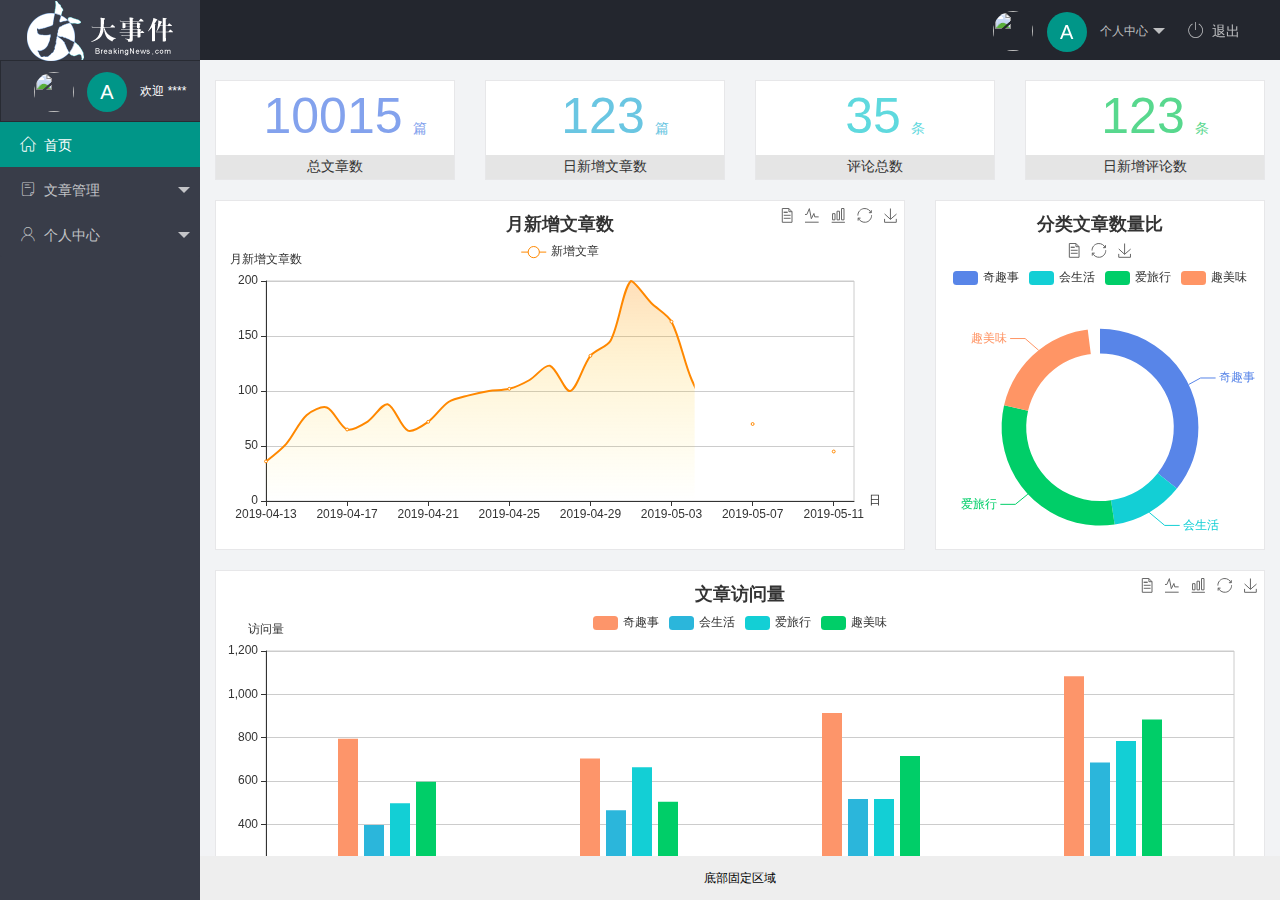
==== commit 8c395fbd: "完成个人中心功能开发" ====
--- a/index.html
+++ b/index.html
@@ -28,9 +28,9 @@
                         个人中心
                     </a>
                     <dl class="layui-nav-child">
-                        <dd><a href="">基本资料</a></dd>
-                        <dd><a href="">更换头像</a></dd>
-                        <dd><a href="">重置密码</a></dd>
+                        <dd><a href="./user/user_info.html" target="fm">基本资料</a></dd>
+                        <dd><a href="./user/user_avatar.html" target="fm">更换头像</a></dd>
+                        <dd><a href="./user/user_pwd.html" target="fm">重置密码</a></dd>
                     </dl>
                 </li>
                 <li class="layui-nav-item" lay-header-event="menuRight" lay-unselect>
@@ -65,9 +65,14 @@
                         <a href="javascript:;"><span class="iconfont icon-user
                             "></span>个人中心</a>
                         <dl class="layui-nav-child">
-                            <dd><a href="javascript:;"><i class="layui-icon layui-icon-template-1"></i>基本资料</a></dd>
-                            <dd><a href="javascript:;"><i class="layui-icon layui-icon-template-1"></i>更换头像</a></dd>
-                            <dd><a href="javascript:;"><i class="layui-icon layui-icon-template-1"></i>重置密码</a></dd>
+                            <dd><a href="./user/user_info.html" target="fm"><i
+                                        class="layui-icon layui-icon-template-1"></i>基本资料</a>
+                            </dd>
+                            <dd><a href="/user/user_avatar.html" target="fm"><i
+                                        class="layui-icon layui-icon-template-1"></i>更换头像</a></dd>
+                            <dd><a href="/user/user_pwd.html" target="fm"><i
+                                        class="layui-icon layui-icon-template-1"></i>重置密码</a>
+                            </dd>
                         </dl>
                     </li>
 
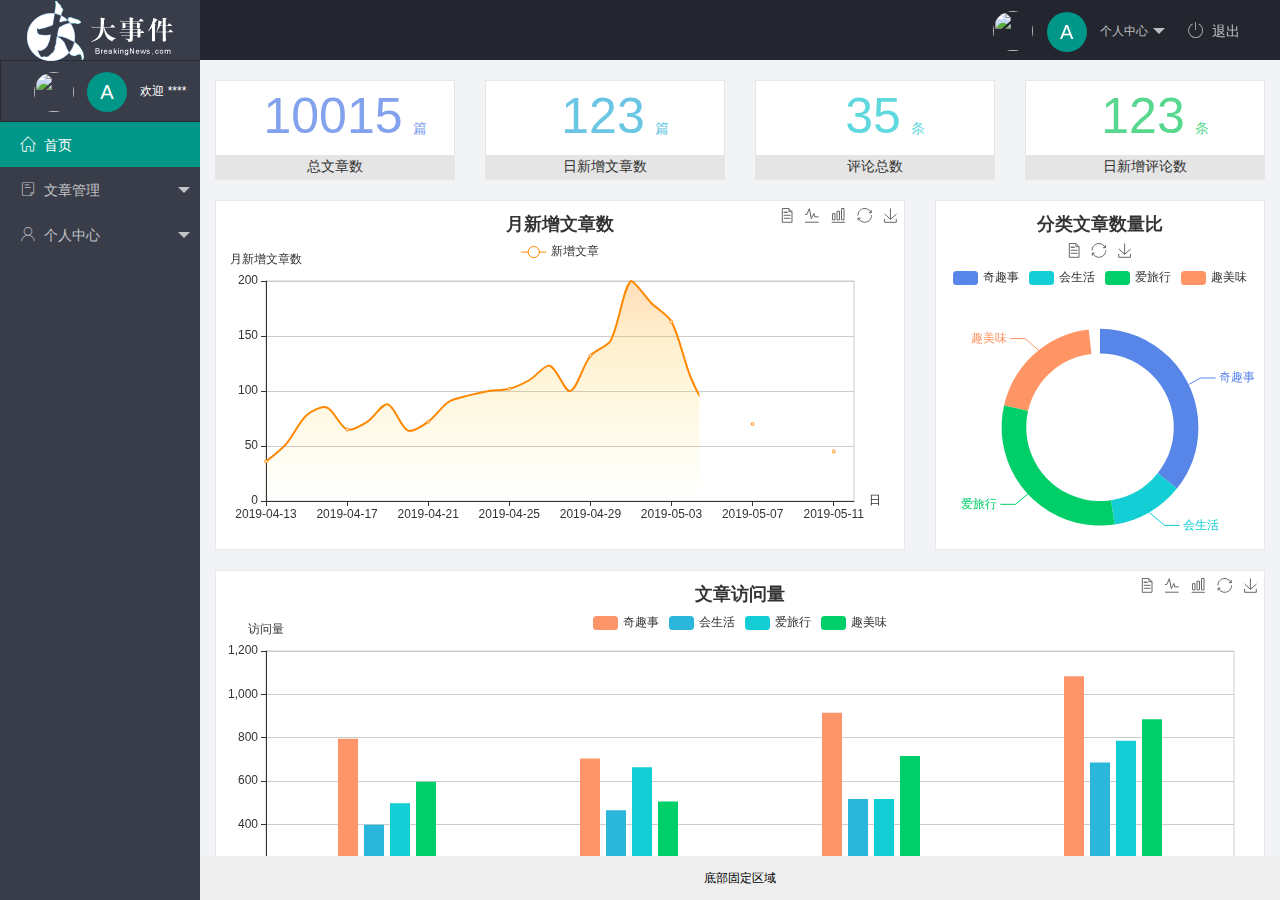
==== commit 4198ba44: "完成开发" ====
--- a/index.html
+++ b/index.html
@@ -56,9 +56,12 @@
                     <li class="layui-nav-item ">
                         <a class="" href="javascript:;"> <span class="iconfont icon-16"></span>文章管理</a>
                         <dl class="layui-nav-child">
-                            <dd><a href="javascript:;"><i class="layui-icon layui-icon-template-1"></i>文章类别</a></dd>
-                            <dd><a href="javascript:;"><i class="layui-icon layui-icon-template-1"></i>文章列表</a></dd>
-                            <dd><a href="javascript:;"><i class="layui-icon layui-icon-template-1"></i>发布文章</a></dd>
+                            <dd><a href="./article/art_cate.html" target="fm"><i
+                                        class="layui-icon layui-icon-template-1"></i>文章类别</a></dd>
+                            <dd><a href="./article/art_list.html" target="fm"><i
+                                        class="layui-icon layui-icon-template-1"></i>文章列表</a></dd>
+                            <dd><a href="./article/art_pub.html" target="fm"><i
+                                        class="layui-icon layui-icon-template-1"></i>发布文章</a></dd>
                         </dl>
                     </li>
                     <li class="layui-nav-item">
